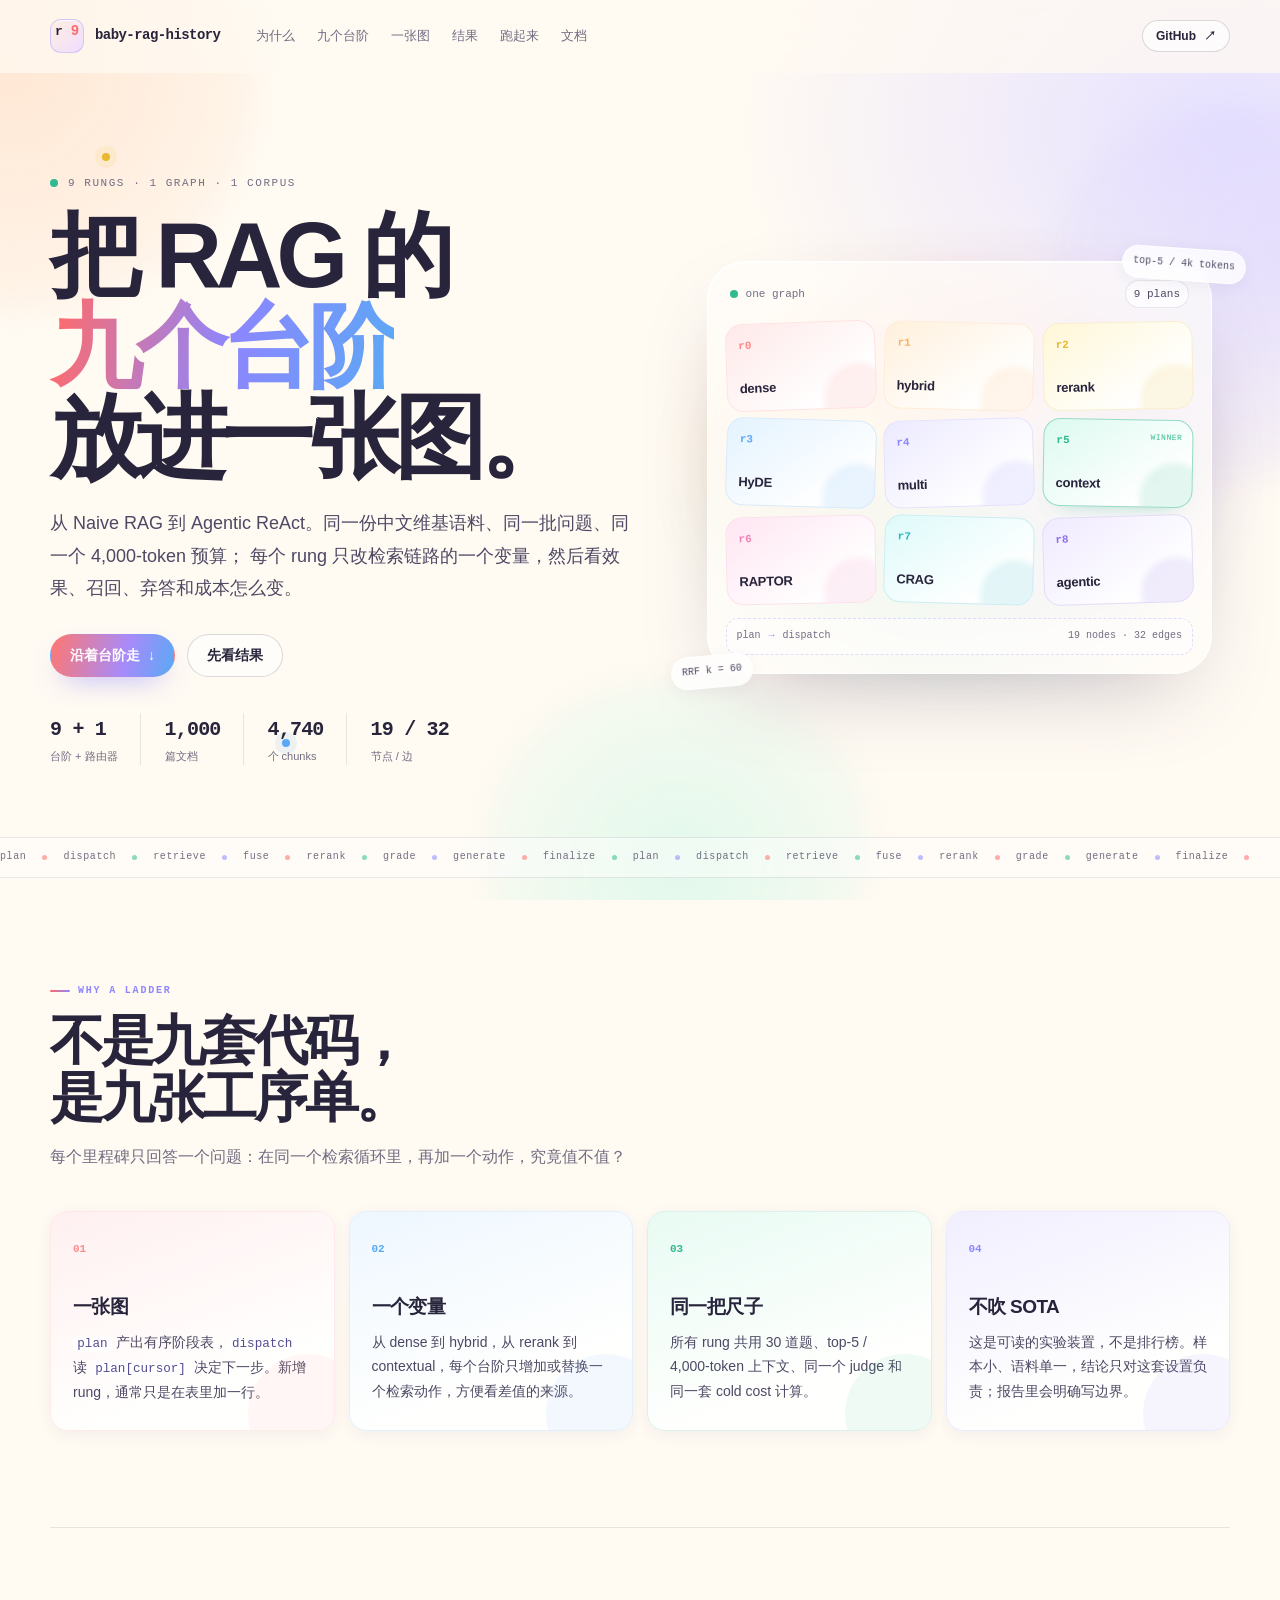
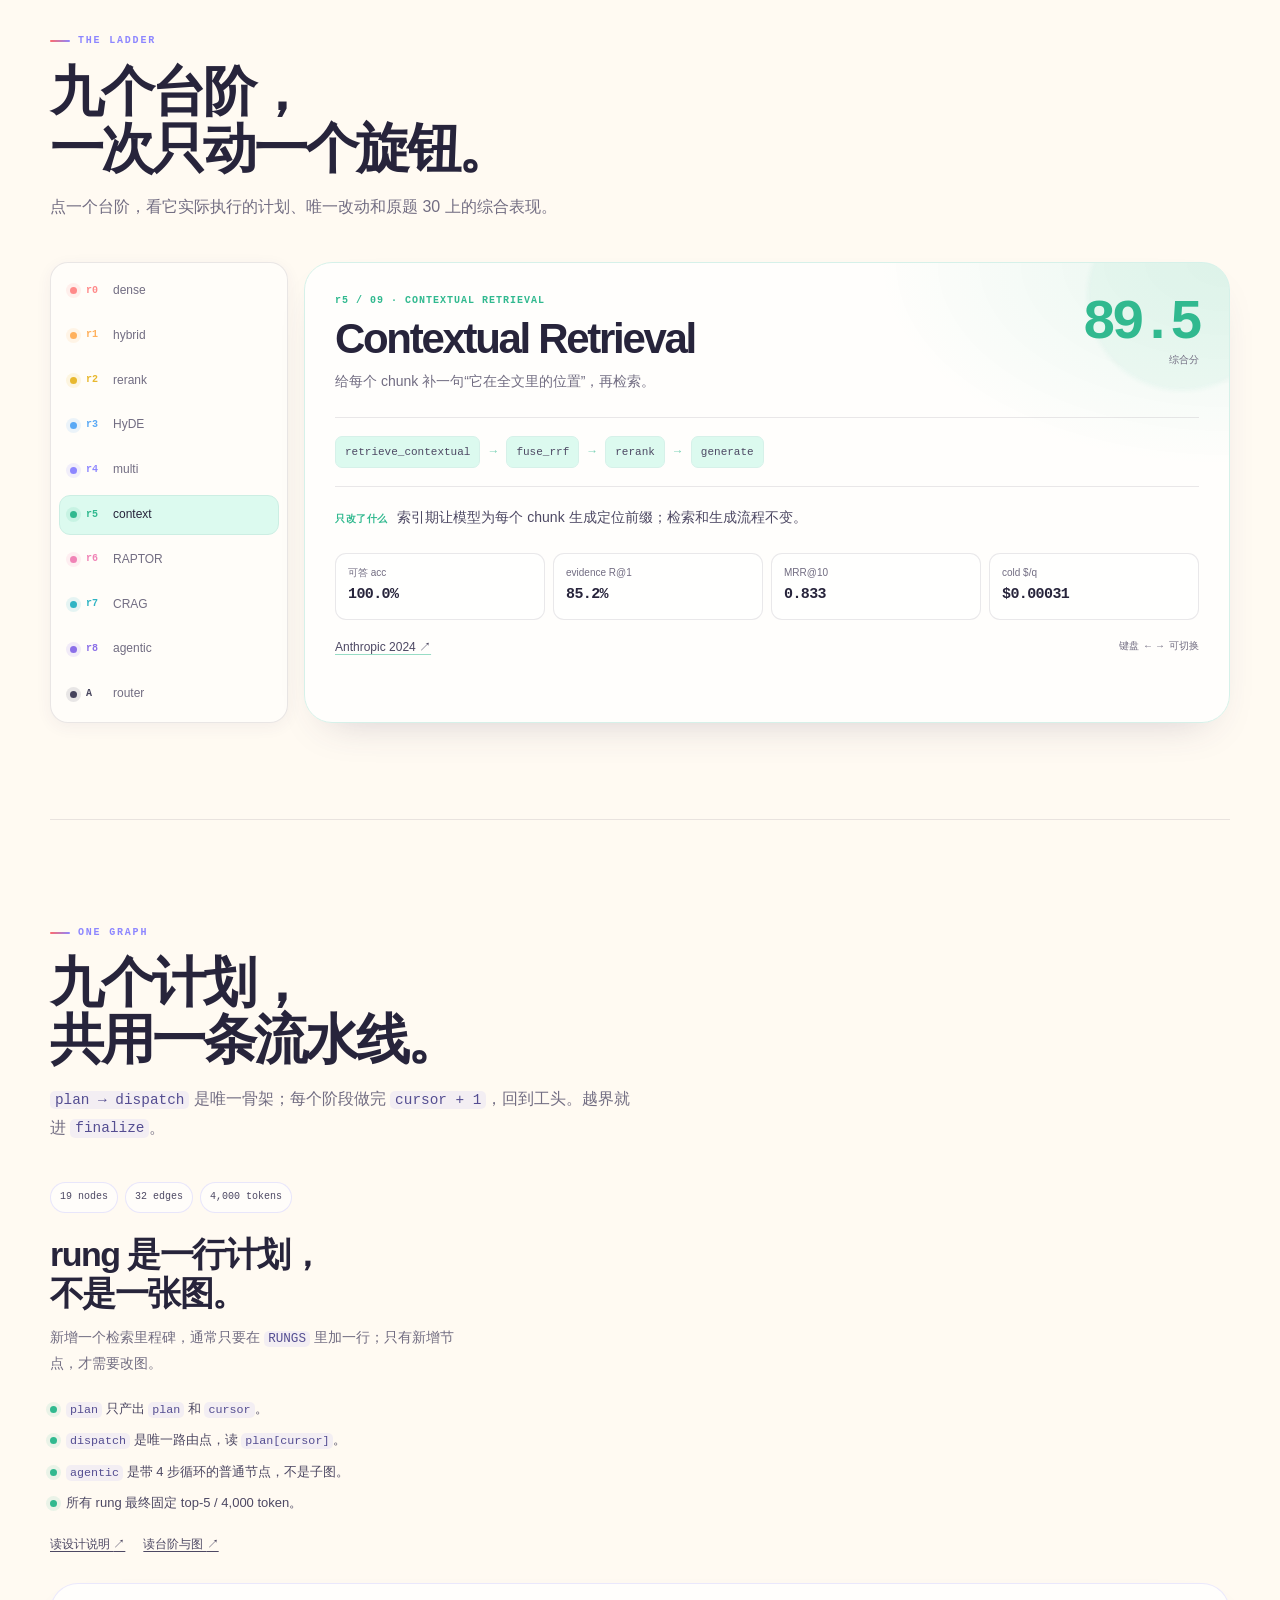
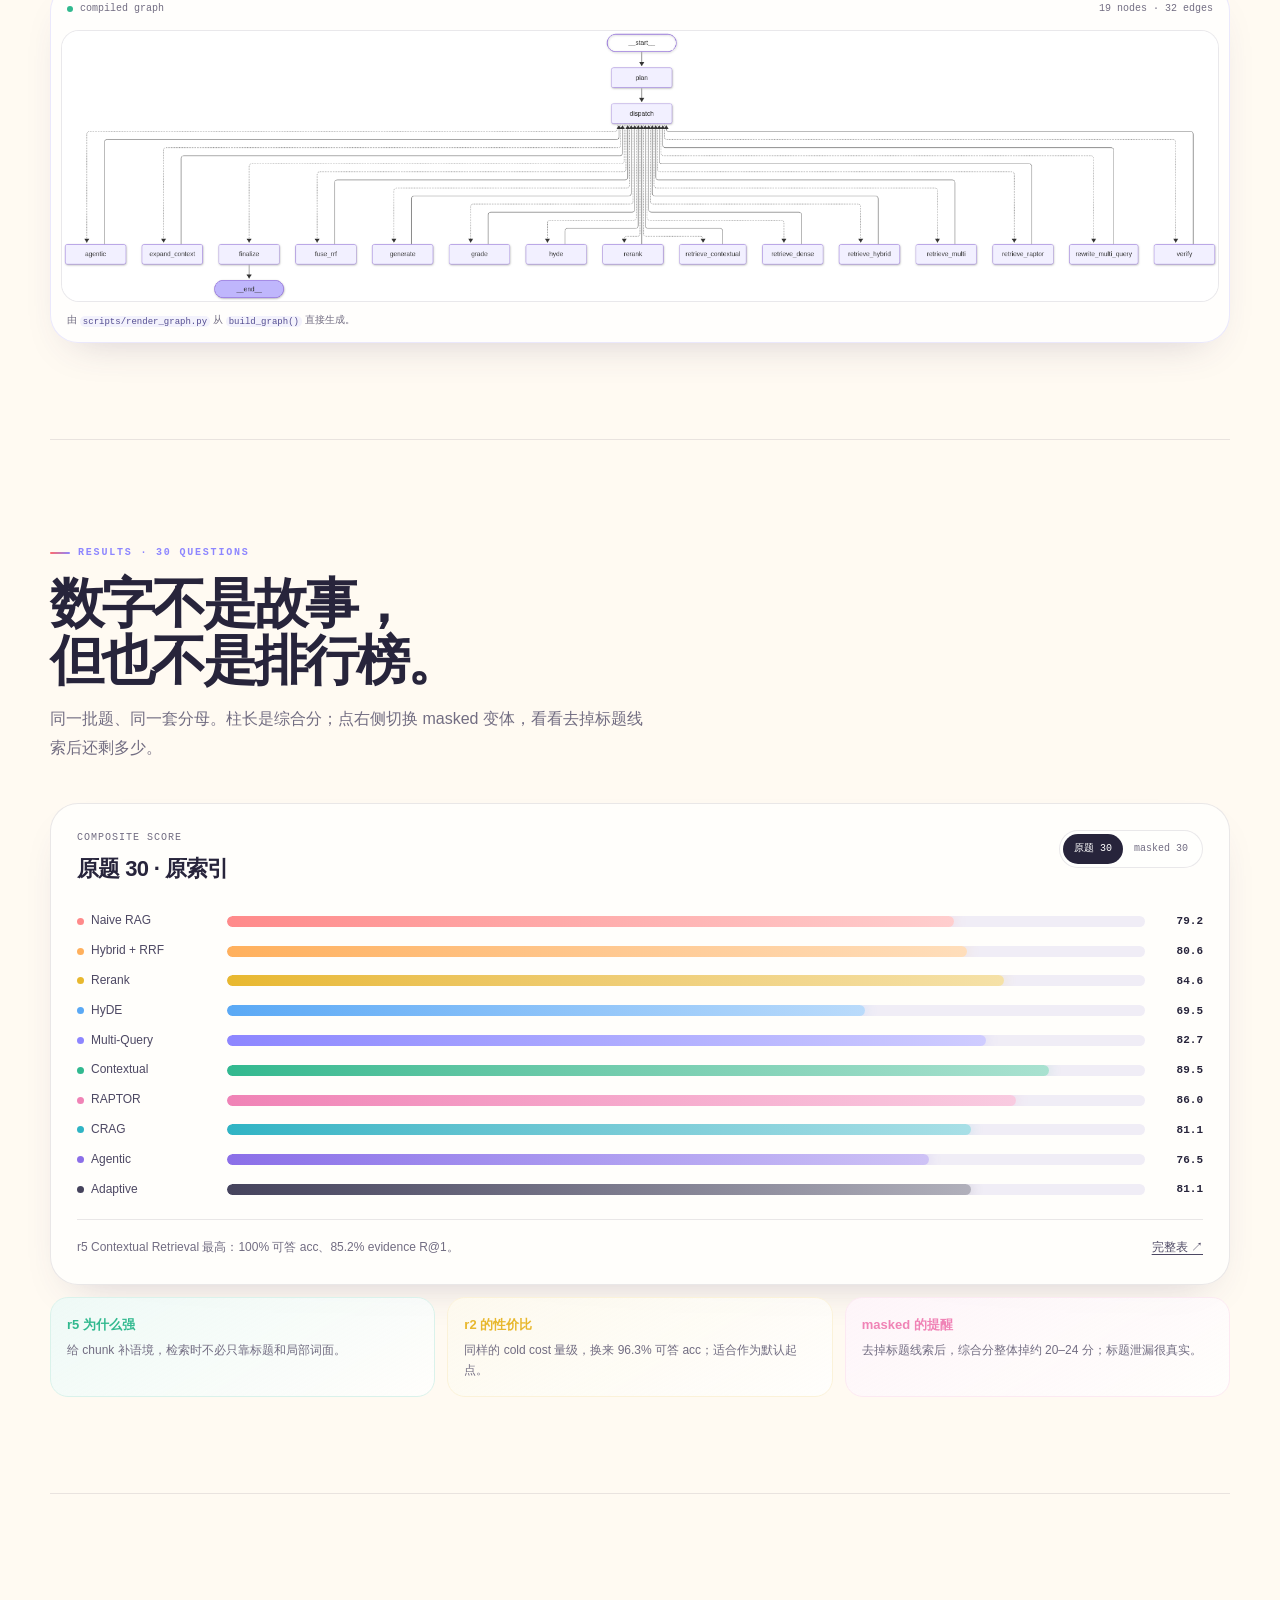
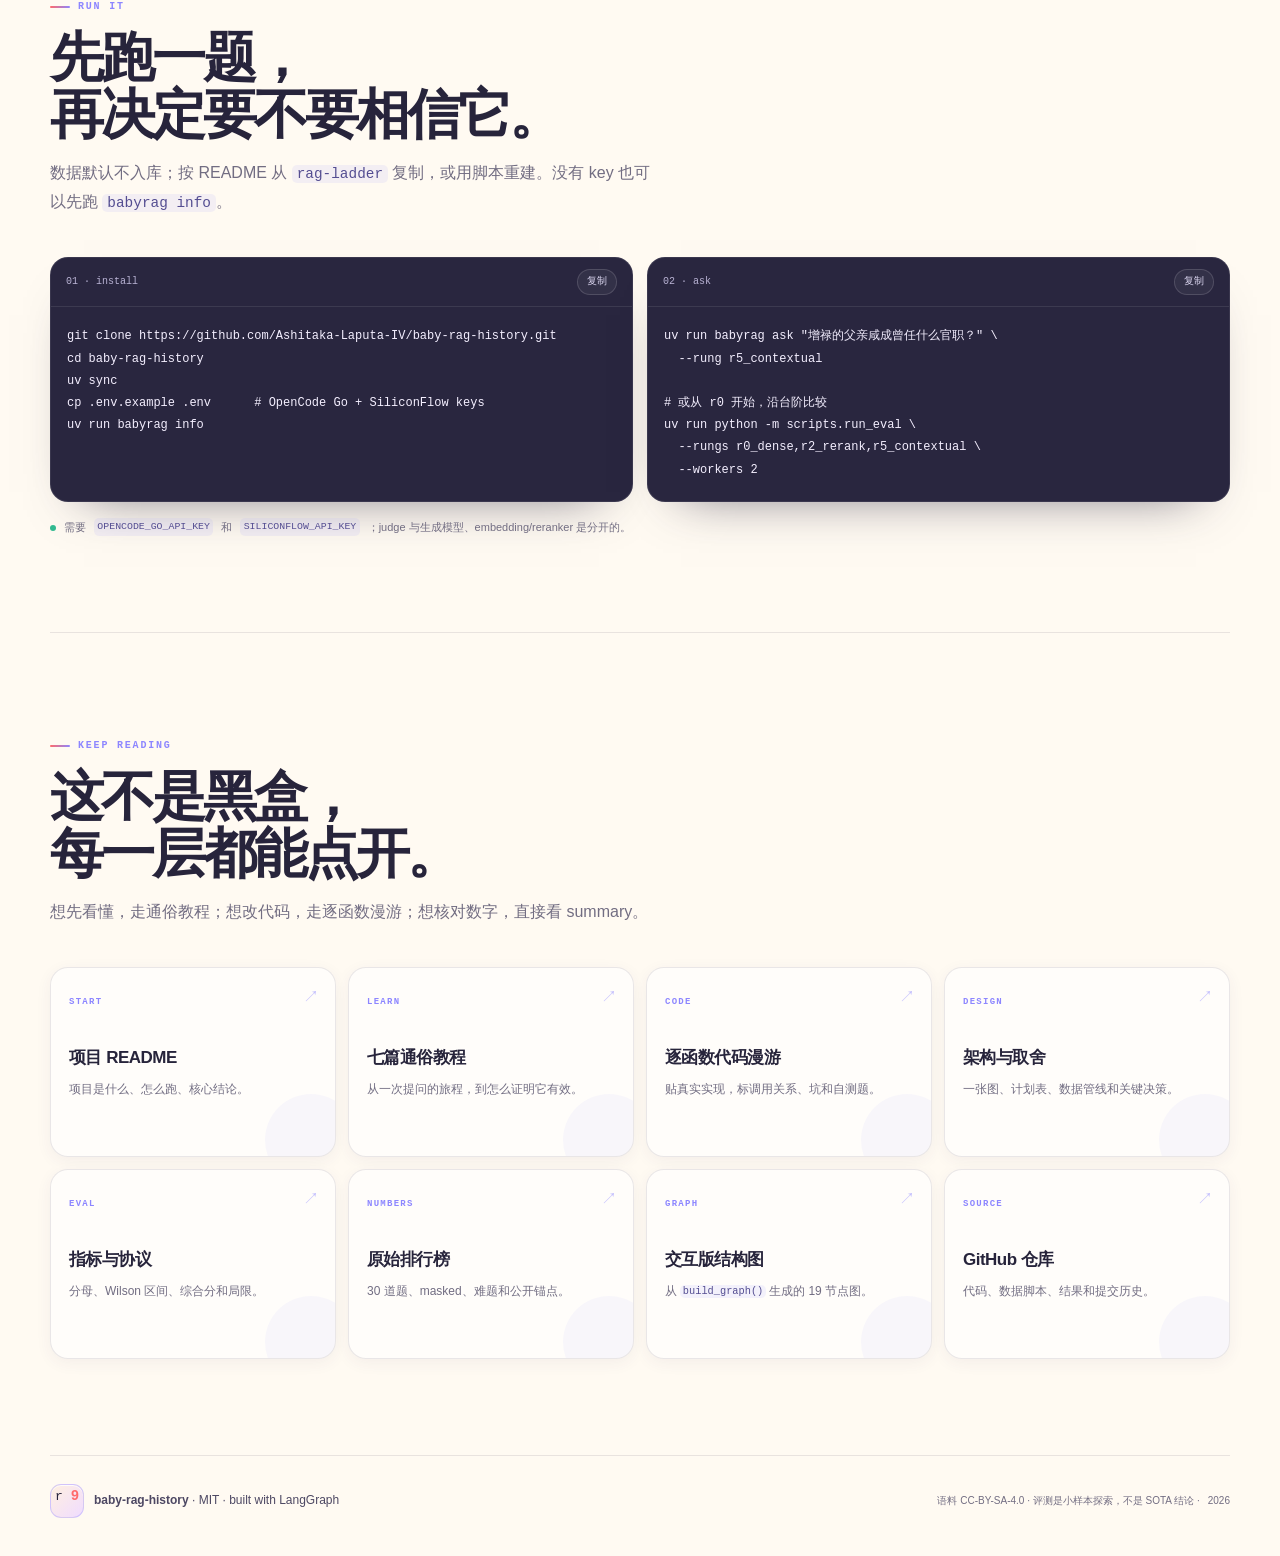
==== site/index.html @ b74eb574 "Add a light, colorful project showcase site Build `site/` as a static, dependency-free single-page s" ====
<!doctype html>
<html lang="zh-CN">
<head>
  <meta charset="utf-8">
  <meta name="viewport" content="width=device-width, initial-scale=1">
  <title>baby-rag-history — 九个 RAG 台阶，一张图</title>
  <meta name="description" content="从 Naive RAG 到 Agentic ReAct：用一张 LangGraph 状态机，把九个 RAG 里程碑跑在同一份中文维基语料上，同时记录效果、召回、弃答和成本。">
  <meta name="theme-color" content="#fff8ef">
  <link rel="canonical" href="https://ashitaka-laputa-iv.github.io/baby-rag-history/">
  <link rel="icon" href="./assets/favicon.svg" type="image/svg+xml">
  <meta property="og:type" content="website">
  <meta property="og:title" content="baby-rag-history — 九个 RAG 台阶，一张图">
  <meta property="og:description" content="九个 RAG 里程碑，共用一张 LangGraph 状态机、同一份中文维基语料和同一个 4,000-token 预算。">
  <meta property="og:url" content="https://ashitaka-laputa-iv.github.io/baby-rag-history/">
  <meta name="twitter:card" content="summary">
  <link rel="stylesheet" href="./styles.css">
  <script>document.documentElement.classList.add("js");</script>
  <script src="./app.js" defer></script>
</head>
<body>
  <a class="skip-link" href="#main">跳到正文</a>
  <div class="scroll-progress" id="scrollProgress" aria-hidden="true"></div>
  <div class="ambient" aria-hidden="true">
    <span class="blob blob-peach"></span>
    <span class="blob blob-lilac"></span>
    <span class="blob blob-mint"></span>
    <span class="spark spark-one"></span>
    <span class="spark spark-two"></span>
    <span class="spark spark-three"></span>
  </div>

  <header class="site-header" id="top">
    <nav class="nav shell" aria-label="主导航">
      <a class="brand" href="#top" aria-label="baby-rag-history 首页">
        <span class="brand-mark" aria-hidden="true"><span>r</span><strong>9</strong></span>
        <span class="brand-word">baby-rag-history</span>
      </a>
      <div class="nav-links">
        <a href="#why">为什么</a>
        <a href="#ladder">九个台阶</a>
        <a href="#atlas">一张图</a>
        <a href="#results">结果</a>
        <a href="#start">跑起来</a>
        <a href="#docs">文档</a>
      </div>
      <div class="nav-actions">
        <a class="btn btn-small btn-ghost" href="https://github.com/Ashitaka-Laputa-IV/baby-rag-history" target="_blank" rel="noreferrer">GitHub <span aria-hidden="true">↗</span></a>
      </div>
    </nav>
  </header>

  <main id="main">
    <section class="hero shell" aria-labelledby="hero-title">
      <div class="hero-copy">
        <p class="eyebrow"><span class="pulse"></span> 9 RUNGS · 1 GRAPH · 1 CORPUS</p>
        <h1 id="hero-title">把 RAG 的<br><span class="gradient-text">九个台阶</span><br>放进一张图。</h1>
        <p class="hero-lede">
          从 Naive RAG 到 Agentic ReAct。同一份中文维基语料、同一批问题、同一个 4,000-token 预算；
          每个 rung 只改检索链路的一个变量，然后看效果、召回、弃答和成本怎么变。
        </p>
        <div class="hero-actions">
          <a class="btn btn-primary" href="#ladder">沿着台阶走 <span aria-hidden="true">↓</span></a>
          <a class="btn btn-ghost" href="#results">先看结果</a>
        </div>
        <ul class="hero-stats" aria-label="项目事实">
          <li><strong>9 + 1</strong><span>台阶 + 路由器</span></li>
          <li><strong>1,000</strong><span>篇文档</span></li>
          <li><strong>4,740</strong><span>个 chunks</span></li>
          <li><strong>19 / 32</strong><span>节点 / 边</span></li>
        </ul>
      </div>

      <div class="hero-visual" aria-label="九个 RAG 台阶">
        <div class="deck-halo" aria-hidden="true"></div>
        <div class="rung-deck">
          <div class="deck-head">
            <span class="deck-label"><span class="live-dot"></span> one graph</span>
            <span class="deck-badge">9 plans</span>
          </div>
          <div class="mini-rungs">
            <a class="mini-rung" data-rung-jump="r0_dense" href="#ladder" style="--accent:#ff8a8a;--soft:#ffe9e9;--tilt:-2deg">
              <span class="mini-num">r0</span><span class="mini-name">dense</span><span class="mini-arrow" aria-hidden="true">↗</span>
            </a>
            <a class="mini-rung" data-rung-jump="r1_hybrid" href="#ladder" style="--accent:#ffb05c;--soft:#fff0dc;--tilt:1.4deg">
              <span class="mini-num">r1</span><span class="mini-name">hybrid</span><span class="mini-arrow" aria-hidden="true">↗</span>
            </a>
            <a class="mini-rung" data-rung-jump="r2_rerank" href="#ladder" style="--accent:#e8b82e;--soft:#fff7d6;--tilt:-1deg">
              <span class="mini-num">r2</span><span class="mini-name">rerank</span><span class="mini-arrow" aria-hidden="true">↗</span>
            </a>
            <a class="mini-rung" data-rung-jump="r3_hyde" href="#ladder" style="--accent:#5aa9f5;--soft:#e3f3ff;--tilt:1.8deg">
              <span class="mini-num">r3</span><span class="mini-name">HyDE</span><span class="mini-arrow" aria-hidden="true">↗</span>
            </a>
            <a class="mini-rung" data-rung-jump="r4_multiquery" href="#ladder" style="--accent:#8d86ff;--soft:#eceaff;--tilt:-1.6deg">
              <span class="mini-num">r4</span><span class="mini-name">multi</span><span class="mini-arrow" aria-hidden="true">↗</span>
            </a>
            <a class="mini-rung is-pick" data-rung-jump="r5_contextual" href="#ladder" style="--accent:#31b98f;--soft:#dcfaef;--tilt:1deg">
              <span class="mini-num">r5</span><span class="mini-name">context</span><span class="mini-arrow" aria-hidden="true">↗</span>
            </a>
            <a class="mini-rung" data-rung-jump="r6_raptor" href="#ladder" style="--accent:#f083b6;--soft:#ffe6f2;--tilt:-1.2deg">
              <span class="mini-num">r6</span><span class="mini-name">RAPTOR</span><span class="mini-arrow" aria-hidden="true">↗</span>
            </a>
            <a class="mini-rung" data-rung-jump="r7_crag" href="#ladder" style="--accent:#2fb4c4;--soft:#defafa;--tilt:1.6deg">
              <span class="mini-num">r7</span><span class="mini-name">CRAG</span><span class="mini-arrow" aria-hidden="true">↗</span>
            </a>
            <a class="mini-rung" data-rung-jump="r8_agentic" href="#ladder" style="--accent:#8b6fe8;--soft:#f0eaff;--tilt:-1.8deg">
              <span class="mini-num">r8</span><span class="mini-name">agentic</span><span class="mini-arrow" aria-hidden="true">↗</span>
            </a>
          </div>
          <a class="deck-foot" href="#atlas"><span>plan</span><span class="foot-arrow">→</span><span>dispatch</span><span class="foot-spacer"></span><span>19 nodes · 32 edges</span></a>
        </div>
        <span class="float-chip chip-top">top-5 / 4k tokens</span>
        <span class="float-chip chip-bottom">RRF k = 60</span>
      </div>
    </section>

    <div class="ticker" aria-hidden="true">
      <div class="ticker-track">
        <span>plan</span><i></i><span>dispatch</span><i></i><span>retrieve</span><i></i><span>fuse</span><i></i><span>rerank</span><i></i><span>grade</span><i></i><span>generate</span><i></i><span>finalize</span><i></i>
        <span>plan</span><i></i><span>dispatch</span><i></i><span>retrieve</span><i></i><span>fuse</span><i></i><span>rerank</span><i></i><span>grade</span><i></i><span>generate</span><i></i><span>finalize</span><i></i>
      </div>
    </div>

    <section class="section shell" id="why">
      <div class="section-head reveal">
        <p class="section-kicker">WHY A LADDER</p>
        <h2>不是九套代码，<br>是九张工序单。</h2>
        <p class="section-lede">每个里程碑只回答一个问题：在同一个检索循环里，再加一个动作，究竟值不值？</p>
      </div>
      <div class="principles">
        <article class="principle-card reveal" style="--accent:#ff8a8a;--soft:#fff0f0">
          <span class="card-index">01</span>
          <h3>一张图</h3>
          <p><code>plan</code> 产出有序阶段表，<code>dispatch</code> 读 <code>plan[cursor]</code> 决定下一步。新增 rung，通常只是在表里加一行。</p>
        </article>
        <article class="principle-card reveal delay-1" style="--accent:#5aa9f5;--soft:#eef7ff">
          <span class="card-index">02</span>
          <h3>一个变量</h3>
          <p>从 dense 到 hybrid，从 rerank 到 contextual，每个台阶只增加或替换一个检索动作，方便看差值的来源。</p>
        </article>
        <article class="principle-card reveal delay-2" style="--accent:#31b98f;--soft:#e8fbf3">
          <span class="card-index">03</span>
          <h3>同一把尺子</h3>
          <p>所有 rung 共用 30 道题、top-5 / 4,000-token 上下文、同一个 judge 和同一套 cold cost 计算。</p>
        </article>
        <article class="principle-card reveal delay-3" style="--accent:#8d86ff;--soft:#f1efff">
          <span class="card-index">04</span>
          <h3>不吹 SOTA</h3>
          <p>这是可读的实验装置，不是排行榜。样本小、语料单一，结论只对这套设置负责；报告里会明确写边界。</p>
        </article>
      </div>
    </section>

    <section class="section shell" id="ladder">
      <div class="section-head reveal">
        <p class="section-kicker">THE LADDER</p>
        <h2>九个台阶，<br>一次只动一个旋钮。</h2>
        <p class="section-lede">点一个台阶，看它实际执行的计划、唯一改动和原题 30 上的综合表现。</p>
      </div>

      <div class="explorer reveal">
        <div class="rung-tabs" role="tablist" aria-label="选择一个 RAG 台阶">
          <button class="rung-tab" type="button" role="tab" aria-selected="false" tabindex="-1" data-rung="r0_dense" style="--accent:#ff8a8a;--soft:#fff0f0"><span class="rung-dot"></span><span class="tab-id">r0</span><span class="tab-name">dense</span></button>
          <button class="rung-tab" type="button" role="tab" aria-selected="false" tabindex="-1" data-rung="r1_hybrid" style="--accent:#ffb05c;--soft:#fff0dc"><span class="rung-dot"></span><span class="tab-id">r1</span><span class="tab-name">hybrid</span></button>
          <button class="rung-tab" type="button" role="tab" aria-selected="false" tabindex="-1" data-rung="r2_rerank" style="--accent:#e8b82e;--soft:#fff7d6"><span class="rung-dot"></span><span class="tab-id">r2</span><span class="tab-name">rerank</span></button>
          <button class="rung-tab" type="button" role="tab" aria-selected="false" tabindex="-1" data-rung="r3_hyde" style="--accent:#5aa9f5;--soft:#e3f3ff"><span class="rung-dot"></span><span class="tab-id">r3</span><span class="tab-name">HyDE</span></button>
          <button class="rung-tab" type="button" role="tab" aria-selected="false" tabindex="-1" data-rung="r4_multiquery" style="--accent:#8d86ff;--soft:#eceaff"><span class="rung-dot"></span><span class="tab-id">r4</span><span class="tab-name">multi</span></button>
          <button class="rung-tab is-active" type="button" role="tab" aria-selected="true" tabindex="0" data-rung="r5_contextual" style="--accent:#31b98f;--soft:#dcfaef"><span class="rung-dot"></span><span class="tab-id">r5</span><span class="tab-name">context</span></button>
          <button class="rung-tab" type="button" role="tab" aria-selected="false" tabindex="-1" data-rung="r6_raptor" style="--accent:#f083b6;--soft:#ffe6f2"><span class="rung-dot"></span><span class="tab-id">r6</span><span class="tab-name">RAPTOR</span></button>
          <button class="rung-tab" type="button" role="tab" aria-selected="false" tabindex="-1" data-rung="r7_crag" style="--accent:#2fb4c4;--soft:#defafa"><span class="rung-dot"></span><span class="tab-id">r7</span><span class="tab-name">CRAG</span></button>
          <button class="rung-tab" type="button" role="tab" aria-selected="false" tabindex="-1" data-rung="r8_agentic" style="--accent:#8b6fe8;--soft:#f0eaff"><span class="rung-dot"></span><span class="tab-id">r8</span><span class="tab-name">agentic</span></button>
          <button class="rung-tab" type="button" role="tab" aria-selected="false" tabindex="-1" data-rung="adaptive" style="--accent:#45435c;--soft:#efeff4"><span class="rung-dot"></span><span class="tab-id">A</span><span class="tab-name">router</span></button>
        </div>

        <article class="rung-panel is-active" id="rung-panel" role="tabpanel" aria-live="polite" style="--accent:#31b98f;--soft:#dcfaef">
          <div class="panel-top">
            <div>
              <p class="panel-index">r5 / 09 · CONTEXTUAL RETRIEVAL</p>
              <h3>Contextual Retrieval</h3>
              <p class="panel-sub">给每个 chunk 补一句“它在全文里的位置”，再检索。</p>
            </div>
            <div class="panel-score"><strong>89.5</strong><span>综合分</span></div>
          </div>
          <div class="panel-plan" aria-label="执行计划">
            <span class="plan-step">retrieve_contextual</span><span class="plan-arrow">→</span><span class="plan-step">fuse_rrf</span><span class="plan-arrow">→</span><span class="plan-step">rerank</span><span class="plan-arrow">→</span><span class="plan-step">generate</span>
          </div>
          <p class="panel-change"><strong>只改了什么</strong> 索引期让模型为每个 chunk 生成定位前缀；检索和生成流程不变。</p>
          <div class="panel-metrics">
            <div><span>可答 acc</span><strong>100.0%</strong></div>
            <div><span>evidence R@1</span><strong>85.2%</strong></div>
            <div><span>MRR@10</span><strong>0.833</strong></div>
            <div><span>cold $/q</span><strong>$0.00031</strong></div>
          </div>
          <div class="panel-foot">
            <a class="text-link" id="panel-paper" href="https://www.anthropic.com/news/contextual-retrieval" target="_blank" rel="noreferrer">Anthropic 2024 <span aria-hidden="true">↗</span></a>
            <span class="panel-hint">键盘 ← → 可切换</span>
          </div>
        </article>
      </div>
    </section>

    <section class="section shell" id="atlas">
      <div class="section-head reveal">
        <p class="section-kicker">ONE GRAPH</p>
        <h2>九个计划，<br>共用一条流水线。</h2>
        <p class="section-lede"><code>plan → dispatch</code> 是唯一骨架；每个阶段做完 <code>cursor + 1</code>，回到工头。越界就进 <code>finalize</code>。</p>
      </div>
      <div class="atlas-grid">
        <div class="atlas-copy reveal">
          <div class="atlas-note">
            <span class="atlas-badge">19 nodes</span>
            <span class="atlas-badge">32 edges</span>
            <span class="atlas-badge">4,000 tokens</span>
          </div>
          <h3>rung 是一行计划，<br>不是一张图。</h3>
          <p>新增一个检索里程碑，通常只要在 <code>RUNGS</code> 里加一行；只有新增节点，才需要改图。</p>
          <ul class="check-list">
            <li><span class="check-dot"></span><span><code>plan</code> 只产出 <code>plan</code> 和 <code>cursor</code>。</span></li>
            <li><span class="check-dot"></span><span><code>dispatch</code> 是唯一路由点，读 <code>plan[cursor]</code>。</span></li>
            <li><span class="check-dot"></span><span><code>agentic</code> 是带 4 步循环的普通节点，不是子图。</span></li>
            <li><span class="check-dot"></span><span>所有 rung 最终固定 top-5 / 4,000 token。</span></li>
          </ul>
          <div class="atlas-links">
            <a class="text-link" href="https://github.com/Ashitaka-Laputa-IV/baby-rag-history/blob/main/docs/design.md" target="_blank" rel="noreferrer">读设计说明 <span aria-hidden="true">↗</span></a>
            <a class="text-link" href="https://github.com/Ashitaka-Laputa-IV/baby-rag-history/blob/main/learn/04-rungs-and-graph.md" target="_blank" rel="noreferrer">读台阶与图 <span aria-hidden="true">↗</span></a>
          </div>
        </div>
        <figure class="graph-card reveal delay-1">
          <div class="graph-head"><span><span class="live-dot"></span> compiled graph</span><span>19 nodes · 32 edges</span></div>
          <a href="./assets/graph.html" target="_blank" rel="noreferrer" aria-label="打开交互版 LangGraph 结构图">
            <img src="./assets/graph.png" alt="LangGraph 编译结构：19 个节点、32 条边" loading="lazy">
            <span class="graph-open">打开交互图 <span aria-hidden="true">↗</span></span>
          </a>
          <figcaption>由 <code>scripts/render_graph.py</code> 从 <code>build_graph()</code> 直接生成。</figcaption>
        </figure>
      </div>
    </section>

    <section class="section shell" id="results">
      <div class="section-head reveal">
        <p class="section-kicker">RESULTS · 30 QUESTIONS</p>
        <h2>数字不是故事，<br>但也不是排行榜。</h2>
        <p class="section-lede">同一批题、同一套分母。柱长是综合分；点右侧切换 masked 变体，看看去掉标题线索后还剩多少。</p>
      </div>
      <div class="results-card reveal">
        <div class="results-head">
          <div>
            <p class="results-label">COMPOSITE SCORE</p>
            <h3 id="resultsTitle">原题 30 · 原索引</h3>
          </div>
          <div class="result-tabs" role="tablist" aria-label="选择结果集">
            <button class="result-tab is-active" type="button" role="tab" aria-selected="true" data-result-tab="original">原题 30</button>
            <button class="result-tab" type="button" role="tab" aria-selected="false" data-result-tab="masked">masked 30</button>
          </div>
        </div>
        <div class="bar-list" id="barList" aria-live="polite"></div>
        <div class="results-foot">
          <span id="resultsNote">r5 Contextual Retrieval 最高：100% 可答 acc、85.2% evidence R@1。</span>
          <a class="text-link" href="https://github.com/Ashitaka-Laputa-IV/baby-rag-history/blob/main/results/leaderboard.md" target="_blank" rel="noreferrer">完整表 <span aria-hidden="true">↗</span></a>
        </div>
      </div>
      <div class="result-notes">
        <article class="mini-note reveal" style="--accent:#31b98f"><strong>r5 为什么强</strong><span>给 chunk 补语境，检索时不必只靠标题和局部词面。</span></article>
        <article class="mini-note reveal delay-1" style="--accent:#e8b82e"><strong>r2 的性价比</strong><span>同样的 cold cost 量级，换来 96.3% 可答 acc；适合作为默认起点。</span></article>
        <article class="mini-note reveal delay-2" style="--accent:#f083b6"><strong>masked 的提醒</strong><span>去掉标题线索后，综合分整体掉约 20–24 分；标题泄漏很真实。</span></article>
      </div>
    </section>

    <section class="section shell" id="start">
      <div class="section-head reveal">
        <p class="section-kicker">RUN IT</p>
        <h2>先跑一题，<br>再决定要不要相信它。</h2>
        <p class="section-lede">数据默认不入库；按 README 从 <code>rag-ladder</code> 复制，或用脚本重建。没有 key 也可以先跑 <code>babyrag info</code>。</p>
      </div>
      <div class="start-grid">
        <div class="code-card reveal">
          <div class="code-head"><span>01 · install</span><button class="copy-btn" type="button" data-copy="code-install"><span class="copy-label">复制</span></button></div>
          <pre><code id="code-install">git clone https://github.com/Ashitaka-Laputa-IV/baby-rag-history.git
cd baby-rag-history
uv sync
cp .env.example .env      # OpenCode Go + SiliconFlow keys
uv run babyrag info</code></pre>
        </div>
        <div class="code-card reveal delay-1">
          <div class="code-head"><span>02 · ask</span><button class="copy-btn" type="button" data-copy="code-ask"><span class="copy-label">复制</span></button></div>
          <pre><code id="code-ask">uv run babyrag ask "增禄的父亲咸成曾任什么官职？" \
  --rung r5_contextual

# 或从 r0 开始，沿台阶比较
uv run python -m scripts.run_eval \
  --rungs r0_dense,r2_rerank,r5_contextual \
  --workers 2</code></pre>
        </div>
      </div>
      <p class="fineprint reveal"><span class="lock-dot"></span> 需要 <code>OPENCODE_GO_API_KEY</code> 和 <code>SILICONFLOW_API_KEY</code>；judge 与生成模型、embedding/reranker 是分开的。</p>
    </section>

    <section class="section shell" id="docs">
      <div class="section-head reveal">
        <p class="section-kicker">KEEP READING</p>
        <h2>这不是黑盒，<br>每一层都能点开。</h2>
        <p class="section-lede">想先看懂，走通俗教程；想改代码，走逐函数漫游；想核对数字，直接看 summary。</p>
      </div>
      <div class="docs-grid">
        <a class="doc-card reveal" href="https://github.com/Ashitaka-Laputa-IV/baby-rag-history/blob/main/README.md" target="_blank" rel="noreferrer"><span class="doc-tag">START</span><h3>项目 README</h3><p>项目是什么、怎么跑、核心结论。</p><span class="doc-arrow">↗</span></a>
        <a class="doc-card reveal delay-1" href="https://github.com/Ashitaka-Laputa-IV/baby-rag-history/blob/main/learn/README.md" target="_blank" rel="noreferrer"><span class="doc-tag">LEARN</span><h3>七篇通俗教程</h3><p>从一次提问的旅程，到怎么证明它有效。</p><span class="doc-arrow">↗</span></a>
        <a class="doc-card reveal delay-2" href="https://github.com/Ashitaka-Laputa-IV/baby-rag-history/blob/feat/rag-ladder/learn/code-walkthrough/README.md" target="_blank" rel="noreferrer"><span class="doc-tag">CODE</span><h3>逐函数代码漫游</h3><p>贴真实实现，标调用关系、坑和自测题。</p><span class="doc-arrow">↗</span></a>
        <a class="doc-card reveal" href="https://github.com/Ashitaka-Laputa-IV/baby-rag-history/blob/main/docs/design.md" target="_blank" rel="noreferrer"><span class="doc-tag">DESIGN</span><h3>架构与取舍</h3><p>一张图、计划表、数据管线和关键决策。</p><span class="doc-arrow">↗</span></a>
        <a class="doc-card reveal delay-1" href="https://github.com/Ashitaka-Laputa-IV/baby-rag-history/blob/main/docs/evaluation.md" target="_blank" rel="noreferrer"><span class="doc-tag">EVAL</span><h3>指标与协议</h3><p>分母、Wilson 区间、综合分和局限。</p><span class="doc-arrow">↗</span></a>
        <a class="doc-card reveal delay-2" href="https://github.com/Ashitaka-Laputa-IV/baby-rag-history/blob/main/results/leaderboard.md" target="_blank" rel="noreferrer"><span class="doc-tag">NUMBERS</span><h3>原始排行榜</h3><p>30 道题、masked、难题和公开锚点。</p><span class="doc-arrow">↗</span></a>
        <a class="doc-card reveal" href="./assets/graph.html" target="_blank" rel="noreferrer"><span class="doc-tag">GRAPH</span><h3>交互版结构图</h3><p>从 <code>build_graph()</code> 生成的 19 节点图。</p><span class="doc-arrow">↗</span></a>
        <a class="doc-card reveal delay-1" href="https://github.com/Ashitaka-Laputa-IV/baby-rag-history" target="_blank" rel="noreferrer"><span class="doc-tag">SOURCE</span><h3>GitHub 仓库</h3><p>代码、数据脚本、结果和提交历史。</p><span class="doc-arrow">↗</span></a>
      </div>
    </section>
  </main>

  <footer class="footer shell">
    <div class="footer-main">
      <span class="brand-mark" aria-hidden="true"><span>r</span><strong>9</strong></span>
      <p><strong>baby-rag-history</strong> · MIT · built with LangGraph</p>
    </div>
    <p class="fineprint">语料 CC-BY-SA-4.0 · 评测是小样本探索，不是 SOTA 结论 · <span id="year">2026</span></p>
  </footer>

  <div id="copy-status" class="sr-only" aria-live="polite"></div>
</body>
</html>
---- site/styles.css ----
:root {
  --paper: #fffaf2;
  --paper-2: #fbf3e9;
  --ink: #27243b;
  --ink-soft: #4d4863;
  --muted: #726d82;
  --line: rgba(39, 36, 59, 0.1);
  --line-strong: rgba(39, 36, 59, 0.17);
  --white: #fffdfb;
  --coral: #ff6b6b;
  --peach: #ffb05c;
  --sun: #e8b82e;
  --sky: #5aa9f5;
  --lilac: #8d86ff;
  --mint: #31b98f;
  --pink: #f083b6;
  --teal: #2fb4c4;
  --shadow-sm: 0 4px 16px rgba(67, 55, 98, 0.06);
  --shadow-md: 0 18px 44px -24px rgba(67, 55, 98, 0.28);
  --shadow-lg: 0 34px 90px -36px rgba(67, 55, 98, 0.36);
  --radius-sm: 10px;
  --radius-md: 18px;
  --radius-lg: 28px;
  --radius-xl: 38px;
  --max: 1180px;
  --sans: "Aptos", "Segoe UI Variable", "PingFang SC", "Hiragino Sans GB",
    "Microsoft YaHei", sans-serif;
  --mono: "Cascadia Code", "SFMono-Regular", "SF Mono", Consolas,
    "Liberation Mono", monospace;
}

*,
*::before,
*::after {
  box-sizing: border-box;
}

html {
  overflow-x: clip;
  scroll-behavior: smooth;
  scroll-padding-top: 92px;
}

body {
  margin: 0;
  min-height: 100vh;
  overflow-x: hidden;
  color: var(--ink);
  background:
    radial-gradient(900px 620px at 6% -8%, #ffe4d0 0%, transparent 62%),
    radial-gradient(820px 580px at 96% 2%, #e6e1ff 0%, transparent 60%),
    radial-gradient(900px 680px at 52% 108%, #dffbEF 0%, transparent 58%),
    var(--paper);
  font-family: var(--sans);
  font-size: 16px;
  line-height: 1.65;
  -webkit-font-smoothing: antialiased;
  text-rendering: optimizeLegibility;
}

body::before {
  content: "";
  position: fixed;
  inset: 0;
  z-index: -2;
  pointer-events: none;
  background-image: radial-gradient(rgba(39, 36, 59, 0.12) 0.65px, transparent 0.65px);
  background-size: 22px 22px;
  mask-image: linear-gradient(to bottom, rgba(0, 0, 0, 0.52), transparent 70%);
}

a {
  color: inherit;
  text-decoration: none;
}

button {
  font: inherit;
}

img,
svg {
  display: block;
  max-width: 100%;
}

code {
  padding: 0.08em 0.34em;
  border-radius: 5px;
  background: rgba(141, 134, 255, 0.1);
  color: #544d91;
  font-family: var(--mono);
  font-size: 0.9em;
}

pre {
  tab-size: 2;
}

pre code {
  padding: 0;
  background: none;
  color: inherit;
  font-size: inherit;
}

::selection {
  background: #ffd8c7;
  color: var(--ink);
}

:focus-visible {
  outline: 2px solid var(--lilac);
  outline-offset: 3px;
  border-radius: 6px;
}

.sr-only {
  position: absolute;
  width: 1px;
  height: 1px;
  padding: 0;
  margin: -1px;
  overflow: hidden;
  clip: rect(0, 0, 0, 0);
  white-space: nowrap;
  border: 0;
}

.skip-link {
  position: fixed;
  top: -90px;
  left: 16px;
  z-index: 100;
  padding: 10px 16px;
  border-radius: 10px;
  background: var(--ink);
  color: var(--white);
  font-weight: 700;
  transition: top 0.18s ease;
}

.skip-link:focus {
  top: 14px;
}

.shell {
  width: min(calc(100% - 48px), var(--max));
  margin-inline: auto;
}

.ambient {
  position: fixed;
  top: 0;
  left: 0;
  width: 100vw;
  height: 100vh;
  z-index: -1;
  overflow: hidden;
  pointer-events: none;
}

.blob {
  position: absolute;
  display: block;
  width: 30vw;
  min-width: 280px;
  aspect-ratio: 1;
  border-radius: 48% 52% 64% 36% / 42% 39% 61% 58%;
  filter: blur(12px);
  opacity: 0.52;
  animation: drift 18s ease-in-out infinite alternate;
}

.blob-peach {
  top: -8%;
  left: -10%;
  background: radial-gradient(circle at 35% 35%, #ffd6b8, rgba(255, 214, 184, 0));
}

.blob-lilac {
  top: 12%;
  right: -12%;
  background: radial-gradient(circle at 60% 40%, #ddd4ff, rgba(221, 212, 255, 0));
  animation-delay: -6s;
}

.blob-mint {
  bottom: -18%;
  left: 38%;
  background: radial-gradient(circle at 50% 50%, #c7f8e6, rgba(199, 248, 230, 0));
  animation-delay: -11s;
}

.spark {
  position: absolute;
  width: 8px;
  height: 8px;
  border-radius: 50%;
  background: var(--sun);
  box-shadow: 0 0 0 7px rgba(232, 184, 46, 0.1);
  animation: twinkle 4.5s ease-in-out infinite;
}

.spark-one {
  top: 17%;
  left: 8%;
}

.spark-two {
  top: 38%;
  right: 7%;
  background: var(--mint);
  box-shadow: 0 0 0 7px rgba(49, 185, 143, 0.1);
  animation-delay: -1.4s;
}

.spark-three {
  bottom: 17%;
  left: 22%;
  background: var(--sky);
  box-shadow: 0 0 0 7px rgba(90, 169, 245, 0.1);
  animation-delay: -2.6s;
}

.scroll-progress {
  position: fixed;
  top: 0;
  left: 0;
  z-index: 90;
  width: 0;
  height: 3px;
  background: linear-gradient(90deg, var(--coral), var(--lilac), var(--mint));
  box-shadow: 0 0 14px rgba(141, 134, 255, 0.45);
}

/* Header */
.site-header {
  position: sticky;
  top: 0;
  z-index: 60;
  border-bottom: 1px solid transparent;
  background: rgba(255, 250, 242, 0.72);
  backdrop-filter: blur(18px);
  -webkit-backdrop-filter: blur(18px);
  transition: border-color 0.2s ease, background 0.2s ease;
}

.site-header.is-scrolled {
  border-bottom-color: var(--line);
  background: rgba(255, 250, 242, 0.9);
}

.nav {
  display: flex;
  align-items: center;
  gap: 26px;
  min-height: 72px;
}

.brand {
  display: inline-flex;
  align-items: center;
  gap: 11px;
  flex: 0 0 auto;
  font-size: 14px;
  font-weight: 750;
  letter-spacing: -0.02em;
}

.brand-mark {
  display: inline-grid;
  grid-template-columns: auto auto;
  place-items: center;
  align-items: baseline;
  width: 34px;
  height: 34px;
  border: 1px solid rgba(141, 134, 255, 0.34);
  border-radius: 11px;
  background: linear-gradient(135deg, #fff0e0, #f0dcff);
  color: var(--ink);
  font-family: var(--mono);
  font-size: 13px;
  box-shadow: inset 0 1px 0 rgba(255, 255, 255, 0.8);
}

.brand-mark strong {
  color: var(--coral);
  font-size: 14px;
}

.brand-word {
  font-family: var(--mono);
  letter-spacing: -0.04em;
}

.nav-links {
  display: flex;
  align-items: center;
  gap: 22px;
  margin-left: 10px;
  color: var(--muted);
  font-size: 13px;
}

.nav-links a {
  position: relative;
  padding: 4px 0;
  transition: color 0.18s ease;
}

.nav-links a::after {
  content: "";
  position: absolute;
  right: 0;
  bottom: 0;
  left: 0;
  height: 2px;
  border-radius: 2px;
  background: linear-gradient(90deg, var(--coral), var(--lilac));
  transform: scaleX(0);
  transform-origin: left;
  transition: transform 0.18s ease;
}

.nav-links a:hover {
  color: var(--ink);
}

.nav-links a:hover::after {
  transform: scaleX(1);
}

.nav-actions {
  display: flex;
  align-items: center;
  gap: 10px;
  margin-left: auto;
}

/* Buttons */
.btn {
  display: inline-flex;
  align-items: center;
  justify-content: center;
  gap: 8px;
  padding: 12px 19px;
  border: 1px solid transparent;
  border-radius: 999px;
  font-size: 14px;
  font-weight: 700;
  line-height: 1.2;
  cursor: pointer;
  transition: transform 0.18s ease, box-shadow 0.18s ease, background 0.18s ease,
    border-color 0.18s ease;
}

.btn:hover {
  transform: translateY(-2px);
}

.btn-primary {
  background: linear-gradient(105deg, #ff776f, #a78bfa 60%, #5aa9f5);
  color: #fff;
  box-shadow: 0 12px 28px -14px rgba(141, 134, 255, 0.85);
}

.btn-primary:hover {
  box-shadow: 0 16px 36px -14px rgba(141, 134, 255, 0.95);
}

.btn-ghost {
  border-color: var(--line-strong);
  background: rgba(255, 255, 255, 0.62);
  color: var(--ink);
}

.btn-ghost:hover {
  border-color: rgba(141, 134, 255, 0.55);
  background: #fff;
}

.btn-small {
  padding: 8px 13px;
  font-size: 12px;
}

/* Hero */
.hero {
  display: grid;
  grid-template-columns: minmax(0, 1.04fr) minmax(0, 0.96fr);
  gap: 52px;
  align-items: center;
  padding: 96px 0 72px;
}

.eyebrow {
  display: inline-flex;
  align-items: center;
  gap: 10px;
  margin: 0 0 18px;
  color: var(--muted);
  font-family: var(--mono);
  font-size: 11px;
  letter-spacing: 0.14em;
}

.pulse,
.live-dot {
  display: inline-block;
  width: 8px;
  height: 8px;
  border-radius: 50%;
  background: var(--mint);
  box-shadow: 0 0 0 0 rgba(49, 185, 143, 0.38);
  animation: pulse 2.5s infinite;
}

h1 {
  margin: 0 0 24px;
  font-size: clamp(48px, 7.2vw, 92px);
  font-weight: 820;
  line-height: 0.99;
  letter-spacing: -0.065em;
  text-wrap: balance;
}

.gradient-text {
  background: linear-gradient(100deg, var(--coral) 2%, var(--lilac) 52%, var(--sky));
  -webkit-background-clip: text;
  background-clip: text;
  color: transparent;
}

.hero-lede {
  max-width: 62ch;
  margin: 0;
  color: var(--ink-soft);
  font-size: clamp(16px, 1.6vw, 18px);
  line-height: 1.8;
  text-wrap: pretty;
}

.hero-actions {
  display: flex;
  flex-wrap: wrap;
  gap: 12px;
  margin: 30px 0 0;
}

.hero-stats {
  display: flex;
  flex-wrap: wrap;
  gap: 12px 24px;
  padding: 0;
  margin: 36px 0 0;
  list-style: none;
}

.hero-stats li {
  display: flex;
  flex-direction: column;
  gap: 1px;
  min-width: 76px;
  padding-right: 22px;
  border-right: 1px solid var(--line);
}

.hero-stats li:last-child {
  padding-right: 0;
  border-right: 0;
}

.hero-stats strong {
  color: var(--ink);
  font-family: var(--mono);
  font-size: 20px;
  font-weight: 750;
  letter-spacing: -0.04em;
}

.hero-stats span {
  color: var(--muted);
  font-size: 11px;
}

/* Hero rung deck */
.hero-visual {
  position: relative;
  min-width: 0;
  padding: 18px;
}

.deck-halo {
  position: absolute;
  inset: 8% 4%;
  border-radius: 48%;
  background: conic-gradient(from 20deg, rgba(255, 138, 138, 0.22), rgba(141, 134, 255, 0.2), rgba(49, 185, 143, 0.22), rgba(255, 176, 92, 0.2), rgba(255, 138, 138, 0.22));
  filter: blur(32px);
  opacity: 0.85;
  animation: spin 28s linear infinite;
}

.rung-deck {
  position: relative;
  z-index: 1;
  padding: 18px;
  border: 1px solid rgba(255, 255, 255, 0.9);
  border-radius: var(--radius-xl);
  background: rgba(255, 253, 250, 0.66);
  box-shadow: var(--shadow-lg), inset 0 1px 0 #fff;
  backdrop-filter: blur(18px);
  -webkit-backdrop-filter: blur(18px);
  animation: bob 9s ease-in-out infinite;
}

.deck-head,
.deck-foot {
  display: flex;
  align-items: center;
  gap: 8px;
}

.deck-head {
  justify-content: space-between;
  padding: 0 4px 14px;
  color: var(--muted);
  font-family: var(--mono);
  font-size: 11px;
}

.deck-label {
  display: inline-flex;
  align-items: center;
  gap: 8px;
}

.deck-badge {
  padding: 4px 8px;
  border: 1px solid var(--line);
  border-radius: 999px;
  background: rgba(255, 255, 255, 0.72);
  color: var(--ink-soft);
}

.mini-rungs {
  display: grid;
  grid-template-columns: repeat(3, minmax(0, 1fr));
  gap: 9px;
}

.mini-rung {
  position: relative;
  display: flex;
  min-height: 88px;
  flex-direction: column;
  justify-content: space-between;
  padding: 12px;
  overflow: hidden;
  border: 1px solid color-mix(in srgb, var(--accent) 24%, white);
  border-radius: 17px;
  background: linear-gradient(145deg, var(--soft), #fff 78%);
  color: var(--ink);
  transform: rotate(var(--tilt));
  transition: transform 0.2s ease, box-shadow 0.2s ease, border-color 0.2s ease;
}

.mini-rung::after {
  content: "";
  position: absolute;
  right: -20px;
  bottom: -28px;
  width: 72px;
  height: 72px;
  border-radius: 50%;
  background: var(--accent);
  opacity: 0.13;
  filter: blur(3px);
}

.mini-rung:hover {
  border-color: color-mix(in srgb, var(--accent) 55%, white);
  box-shadow: 0 14px 30px -20px color-mix(in srgb, var(--accent) 70%, transparent);
  transform: translateY(-4px) rotate(0deg);
}

.mini-rung.is-pick {
  border-color: color-mix(in srgb, var(--accent) 52%, white);
  box-shadow: 0 10px 22px -18px color-mix(in srgb, var(--accent) 80%, transparent);
}

.mini-rung.is-pick::before {
  content: "winner";
  position: absolute;
  top: 10px;
  right: 10px;
  color: var(--accent);
  font-family: var(--mono);
  font-size: 8px;
  letter-spacing: 0.06em;
  text-transform: uppercase;
}

.mini-rung.is-pick .mini-arrow {
  top: auto;
  bottom: 10px;
}

.mini-num {
  color: var(--accent);
  font-family: var(--mono);
  font-size: 11px;
  font-weight: 750;
}

.mini-name {
  position: relative;
  z-index: 1;
  font-size: 13px;
  font-weight: 750;
  letter-spacing: -0.02em;
}

.mini-arrow {
  position: absolute;
  top: 12px;
  right: 12px;
  color: var(--accent);
  font-size: 12px;
  opacity: 0;
  transform: translate(-2px, 2px);
  transition: opacity 0.18s ease, transform 0.18s ease;
}

.mini-rung:hover .mini-arrow {
  opacity: 1;
  transform: translate(0, 0);
}

.deck-foot {
  margin-top: 14px;
  padding: 9px 10px;
  border: 1px dashed rgba(141, 134, 255, 0.28);
  border-radius: 12px;
  background: rgba(255, 255, 255, 0.5);
  color: var(--muted);
  font-family: var(--mono);
  font-size: 10px;
  transition: border-color 0.18s ease, color 0.18s ease;
}

.deck-foot:hover {
  border-color: rgba(141, 134, 255, 0.6);
  color: var(--ink);
}

.foot-arrow {
  color: var(--lilac);
}

.foot-spacer {
  flex: 1;
}

.float-chip {
  position: absolute;
  z-index: 2;
  padding: 7px 10px;
  border: 1px solid rgba(255, 255, 255, 0.8);
  border-radius: 999px;
  background: rgba(255, 255, 255, 0.78);
  box-shadow: var(--shadow-sm);
  color: var(--ink-soft);
  font-family: var(--mono);
  font-size: 10px;
  backdrop-filter: blur(10px);
  animation: bob 7s ease-in-out infinite;
}

.chip-top {
  top: 5px;
  right: -16px;
  transform: rotate(4deg);
}

.chip-bottom {
  bottom: 4px;
  left: -18px;
  transform: rotate(-5deg);
  animation-delay: -2s;
}

/* Ticker */
.ticker {
  overflow: hidden;
  border-top: 1px solid var(--line);
  border-bottom: 1px solid var(--line);
  background: rgba(255, 255, 255, 0.42);
}

.ticker-track {
  display: flex;
  align-items: center;
  gap: 16px;
  width: max-content;
  padding: 11px 0;
  color: var(--muted);
  font-family: var(--mono);
  font-size: 10px;
  letter-spacing: 0.06em;
  animation: marquee 34s linear infinite;
}

.ticker-track span {
  white-space: nowrap;
}

.ticker-track i {
  width: 5px;
  height: 5px;
  border-radius: 50%;
  background: var(--lilac);
  opacity: 0.55;
}

.ticker-track i:nth-of-type(3n + 1) {
  background: var(--coral);
}

.ticker-track i:nth-of-type(3n + 2) {
  background: var(--mint);
}

/* Sections */
.section {
  padding: 96px 0;
}

.section + .section {
  border-top: 1px solid var(--line);
}

.section-head {
  max-width: 760px;
  margin-bottom: 40px;
}

.section-kicker {
  display: inline-flex;
  align-items: center;
  gap: 8px;
  margin: 0 0 13px;
  color: var(--lilac);
  font-family: var(--mono);
  font-size: 10px;
  font-weight: 700;
  letter-spacing: 0.18em;
}

.section-kicker::before {
  content: "";
  width: 20px;
  height: 2px;
  border-radius: 2px;
  background: linear-gradient(90deg, var(--coral), var(--lilac));
}

h2 {
  margin: 0 0 16px;
  font-size: clamp(34px, 4.8vw, 54px);
  font-weight: 800;
  line-height: 1.06;
  letter-spacing: -0.055em;
  text-wrap: balance;
}

.section-lede {
  max-width: 68ch;
  margin: 0;
  color: var(--muted);
  font-size: 16px;
  line-height: 1.8;
  text-wrap: pretty;
}

/* Principle cards */
.principles {
  display: grid;
  grid-template-columns: repeat(4, minmax(0, 1fr));
  gap: 14px;
}

.principle-card {
  position: relative;
  min-height: 220px;
  padding: 22px;
  overflow: hidden;
  border: 1px solid color-mix(in srgb, var(--accent) 18%, white);
  border-radius: var(--radius-md);
  background: linear-gradient(160deg, var(--soft), rgba(255, 255, 255, 0.86) 72%);
  box-shadow: var(--shadow-sm);
  transition: transform 0.2s ease, box-shadow 0.2s ease;
}

.principle-card::after {
  content: "";
  position: absolute;
  right: -34px;
  bottom: -44px;
  width: 120px;
  height: 120px;
  border-radius: 50%;
  background: var(--accent);
  opacity: 0.08;
}

.principle-card:hover {
  transform: translateY(-4px);
  box-shadow: var(--shadow-md);
}

.card-index {
  display: inline-block;
  margin-bottom: 32px;
  color: var(--accent);
  font-family: var(--mono);
  font-size: 11px;
  font-weight: 750;
}

.principle-card h3 {
  margin: 0 0 8px;
  font-size: 19px;
  letter-spacing: -0.03em;
}

.principle-card p {
  margin: 0;
  color: var(--ink-soft);
  font-size: 14px;
  line-height: 1.75;
}

.principle-card code {
  background: rgba(255, 255, 255, 0.65);
}

/* Explorer */
.explorer {
  display: grid;
  grid-template-columns: 238px minmax(0, 1fr);
  gap: 16px;
  align-items: stretch;
}

.rung-tabs {
  display: flex;
  flex-direction: column;
  gap: 5px;
  padding: 8px;
  border: 1px solid var(--line);
  border-radius: var(--radius-md);
  background: rgba(255, 255, 255, 0.52);
  box-shadow: var(--shadow-sm);
}

.rung-tab {
  display: flex;
  align-items: center;
  gap: 9px;
  width: 100%;
  padding: 9px 10px;
  border: 1px solid transparent;
  border-radius: 11px;
  background: transparent;
  color: var(--muted);
  font-size: 12px;
  text-align: left;
  cursor: pointer;
  transition: background 0.16s ease, border-color 0.16s ease, color 0.16s ease,
    transform 0.16s ease;
}

.rung-tab:hover {
  color: var(--ink);
  transform: translateX(2px);
}

.rung-tab.is-active {
  border-color: color-mix(in srgb, var(--accent) 25%, white);
  background: var(--soft);
  color: var(--ink);
}

.rung-dot {
  width: 7px;
  height: 7px;
  flex: 0 0 auto;
  border-radius: 50%;
  background: var(--accent);
  box-shadow: 0 0 0 4px color-mix(in srgb, var(--accent) 12%, transparent);
}

.tab-id {
  width: 18px;
  color: var(--accent);
  font-family: var(--mono);
  font-size: 10px;
  font-weight: 750;
}

.tab-name {
  overflow: hidden;
  text-overflow: ellipsis;
  white-space: nowrap;
}

.rung-panel {
  position: relative;
  min-width: 0;
  padding: 30px;
  overflow: hidden;
  border: 1px solid color-mix(in srgb, var(--accent) 20%, white);
  border-radius: var(--radius-lg);
  background:
    radial-gradient(520px 300px at 100% 0%, color-mix(in srgb, var(--accent) 12%, transparent), transparent 68%),
    rgba(255, 255, 255, 0.72);
  box-shadow: var(--shadow-md);
  transition: border-color 0.2s ease, background 0.2s ease;
}

.rung-panel::after {
  content: "";
  position: absolute;
  top: -62px;
  right: -48px;
  width: 190px;
  height: 190px;
  border-radius: 50%;
  background: var(--accent);
  opacity: 0.06;
  filter: blur(2px);
}

.panel-top {
  position: relative;
  z-index: 1;
  display: flex;
  align-items: flex-start;
  justify-content: space-between;
  gap: 20px;
}

.panel-index {
  margin: 0 0 8px;
  color: var(--accent);
  font-family: var(--mono);
  font-size: 10px;
  font-weight: 700;
  letter-spacing: 0.1em;
}

.rung-panel h3 {
  margin: 0;
  font-size: clamp(28px, 4vw, 42px);
  line-height: 1.04;
  letter-spacing: -0.055em;
}

.panel-sub {
  max-width: 55ch;
  margin: 9px 0 0;
  color: var(--muted);
  font-size: 14px;
}

.panel-score {
  display: flex;
  flex: 0 0 auto;
  flex-direction: column;
  align-items: flex-end;
  gap: 1px;
  padding-top: 2px;
}

.panel-score strong {
  color: var(--accent);
  font-family: var(--mono);
  font-size: clamp(36px, 5vw, 56px);
  line-height: 1;
  letter-spacing: -0.08em;
}

.panel-score span {
  color: var(--muted);
  font-size: 10px;
}

.panel-plan {
  display: flex;
  flex-wrap: wrap;
  align-items: center;
  gap: 7px;
  padding: 18px 0;
  margin: 24px 0 18px;
  border-top: 1px solid var(--line);
  border-bottom: 1px solid var(--line);
}

.plan-step {
  padding: 6px 9px;
  border: 1px solid color-mix(in srgb, var(--accent) 20%, white);
  border-radius: 7px;
  background: var(--soft);
  color: var(--ink-soft);
  font-family: var(--mono);
  font-size: 11px;
  white-space: nowrap;
}

.plan-arrow {
  color: var(--accent);
  font-size: 12px;
  opacity: 0.65;
}

.panel-change {
  max-width: 66ch;
  margin: 0 0 22px;
  color: var(--ink-soft);
  font-size: 14px;
  line-height: 1.8;
}

.panel-change strong {
  display: inline-block;
  margin-right: 6px;
  color: var(--accent);
  font-family: var(--mono);
  font-size: 10px;
  letter-spacing: 0.05em;
}

.panel-metrics {
  display: grid;
  grid-template-columns: repeat(4, minmax(0, 1fr));
  gap: 8px;
}

.panel-metrics div {
  padding: 11px 12px;
  border: 1px solid var(--line);
  border-radius: 11px;
  background: rgba(255, 255, 255, 0.62);
}

.panel-metrics span,
.panel-metrics strong {
  display: block;
}

.panel-metrics span {
  color: var(--muted);
  font-size: 10px;
}

.panel-metrics strong {
  margin-top: 2px;
  color: var(--ink);
  font-family: var(--mono);
  font-size: 15px;
  letter-spacing: -0.04em;
}

.panel-foot {
  display: flex;
  align-items: center;
  justify-content: space-between;
  gap: 12px;
  padding-top: 18px;
}

.panel-hint {
  color: var(--muted);
  font-family: var(--mono);
  font-size: 10px;
}

.text-link {
  color: var(--ink-soft);
  font-size: 12px;
  text-decoration: underline;
  text-decoration-color: color-mix(in srgb, var(--accent) 50%, transparent);
  text-underline-offset: 3px;
  transition: color 0.16s ease, text-decoration-color 0.16s ease;
}

.text-link:hover {
  color: var(--ink);
  text-decoration-color: var(--accent);
}

/* Atlas */
.atlas-grid {
  display: grid;
  grid-template-columns: 1fr;
  gap: 28px;
  align-items: start;
}

.atlas-copy {
  max-width: 760px;
}

.atlas-note {
  display: flex;
  flex-wrap: wrap;
  gap: 7px;
  margin-bottom: 22px;
}

.atlas-badge {
  padding: 6px 9px;
  border: 1px solid rgba(141, 134, 255, 0.2);
  border-radius: 999px;
  background: rgba(255, 255, 255, 0.62);
  color: var(--ink-soft);
  font-family: var(--mono);
  font-size: 10px;
}

.atlas-copy h3 {
  margin: 0 0 12px;
  font-size: clamp(24px, 3vw, 34px);
  line-height: 1.15;
  letter-spacing: -0.045em;
}

.atlas-copy > p {
  max-width: 54ch;
  margin: 0;
  color: var(--muted);
  font-size: 14px;
  line-height: 1.8;
}

.check-list {
  display: grid;
  gap: 9px;
  padding: 0;
  margin: 22px 0;
  list-style: none;
}

.check-list li {
  display: flex;
  gap: 9px;
  align-items: flex-start;
  color: var(--ink-soft);
  font-size: 13px;
}

.check-dot {
  width: 7px;
  height: 7px;
  flex: 0 0 auto;
  margin-top: 8px;
  border-radius: 50%;
  background: var(--mint);
  box-shadow: 0 0 0 4px rgba(49, 185, 143, 0.1);
}

.atlas-links {
  display: flex;
  flex-wrap: wrap;
  gap: 18px;
}

.graph-card {
  position: relative;
  padding: 10px;
  margin: 0;
  border: 1px solid rgba(141, 134, 255, 0.18);
  border-radius: var(--radius-lg);
  background: rgba(255, 255, 255, 0.72);
  box-shadow: var(--shadow-md);
}

.graph-head {
  display: flex;
  align-items: center;
  justify-content: space-between;
  gap: 12px;
  padding: 7px 6px 12px;
  color: var(--muted);
  font-family: var(--mono);
  font-size: 10px;
}

.graph-head span:first-child {
  display: inline-flex;
  align-items: center;
  gap: 7px;
}

.graph-head .live-dot {
  width: 6px;
  height: 6px;
}

.graph-card > a {
  position: relative;
  display: block;
  overflow: hidden;
  border: 1px solid var(--line);
  border-radius: 18px;
  background: #fff;
}

.graph-card img {
  width: 100%;
  height: auto;
  transition: transform 0.35s ease;
}

.graph-card > a:hover img {
  transform: scale(1.012);
}

.graph-open {
  position: absolute;
  right: 10px;
  bottom: 10px;
  padding: 7px 10px;
  border: 1px solid rgba(255, 255, 255, 0.7);
  border-radius: 999px;
  background: rgba(39, 36, 59, 0.82);
  color: #fff;
  font-family: var(--mono);
  font-size: 10px;
  opacity: 0;
  transform: translateY(4px);
  transition: opacity 0.2s ease, transform 0.2s ease;
  backdrop-filter: blur(8px);
}

.graph-card > a:hover .graph-open {
  opacity: 1;
  transform: translateY(0);
}

.graph-card figcaption {
  padding: 10px 6px 3px;
  color: var(--muted);
  font-size: 10px;
}

/* Results */
.results-card {
  padding: 26px;
  border: 1px solid var(--line);
  border-radius: var(--radius-lg);
  background: rgba(255, 255, 255, 0.68);
  box-shadow: var(--shadow-md);
}

.results-head {
  display: flex;
  align-items: flex-start;
  justify-content: space-between;
  gap: 20px;
  margin-bottom: 24px;
}

.results-label {
  margin: 0 0 5px;
  color: var(--muted);
  font-family: var(--mono);
  font-size: 10px;
  letter-spacing: 0.1em;
}

.results-head h3 {
  margin: 0;
  font-size: 22px;
  letter-spacing: -0.03em;
}

.result-tabs {
  display: inline-flex;
  flex: 0 0 auto;
  padding: 3px;
  border: 1px solid var(--line);
  border-radius: 999px;
  background: rgba(255, 255, 255, 0.55);
}

.result-tab {
  padding: 7px 11px;
  border: 0;
  border-radius: 999px;
  background: transparent;
  color: var(--muted);
  font-family: var(--mono);
  font-size: 10px;
  cursor: pointer;
  transition: background 0.16s ease, color 0.16s ease;
}

.result-tab.is-active {
  background: var(--ink);
  color: #fff;
}

.bar-list {
  display: grid;
  gap: 10px;
}

.bar-row {
  display: grid;
  grid-template-columns: 138px minmax(0, 1fr) 46px;
  gap: 12px;
  align-items: center;
}

.bar-meta {
  display: flex;
  align-items: center;
  gap: 7px;
  min-width: 0;
  color: var(--ink-soft);
  font-size: 12px;
}

.bar-meta span:last-of-type {
  overflow: hidden;
  text-overflow: ellipsis;
  white-space: nowrap;
}

.bar-dot {
  width: 7px;
  height: 7px;
  flex: 0 0 auto;
  border-radius: 50%;
  background: var(--accent);
}

.bar-track {
  height: 11px;
  overflow: hidden;
  border-radius: 999px;
  background: #f0edf6;
}

.bar-fill {
  width: 0;
  height: 100%;
  border-radius: inherit;
  background: linear-gradient(90deg, var(--accent), color-mix(in srgb, var(--accent) 42%, white));
  box-shadow: 0 0 14px color-mix(in srgb, var(--accent) 24%, transparent);
  transition: width 0.65s cubic-bezier(0.22, 1, 0.36, 1);
}

.bar-value {
  color: var(--ink);
  font-family: var(--mono);
  font-size: 11px;
  font-weight: 700;
  text-align: right;
}

.results-foot {
  display: flex;
  flex-wrap: wrap;
  align-items: center;
  justify-content: space-between;
  gap: 12px;
  padding-top: 18px;
  margin-top: 20px;
  border-top: 1px solid var(--line);
  color: var(--muted);
  font-size: 12px;
}

.result-notes {
  display: grid;
  grid-template-columns: repeat(3, minmax(0, 1fr));
  gap: 12px;
  margin-top: 12px;
}

.mini-note {
  display: flex;
  min-height: 98px;
  flex-direction: column;
  gap: 4px;
  padding: 16px;
  border: 1px solid color-mix(in srgb, var(--accent) 18%, white);
  border-radius: var(--radius-md);
  background: linear-gradient(150deg, color-mix(in srgb, var(--accent) 8%, white), rgba(255, 255, 255, 0.72));
}

.mini-note strong {
  color: var(--accent);
  font-size: 13px;
}

.mini-note span {
  color: var(--muted);
  font-size: 12px;
  line-height: 1.7;
}

/* Start */
.start-grid {
  display: grid;
  grid-template-columns: repeat(2, minmax(0, 1fr));
  gap: 14px;
}

.code-card {
  overflow: hidden;
  border: 1px solid rgba(255, 255, 255, 0.08);
  border-radius: var(--radius-md);
  background: #29263f;
  box-shadow: 0 24px 50px -34px rgba(39, 36, 59, 0.7);
}

.code-head {
  display: flex;
  align-items: center;
  justify-content: space-between;
  gap: 12px;
  padding: 11px 15px;
  border-bottom: 1px solid rgba(255, 255, 255, 0.09);
  color: #b9b3d4;
  font-family: var(--mono);
  font-size: 10px;
}

.copy-btn {
  padding: 4px 9px;
  border: 1px solid rgba(255, 255, 255, 0.14);
  border-radius: 999px;
  background: rgba(255, 255, 255, 0.05);
  color: #d9d4ee;
  font-family: var(--mono);
  font-size: 10px;
  cursor: pointer;
  transition: background 0.16s ease, border-color 0.16s ease;
}

.copy-btn:hover {
  border-color: rgba(255, 255, 255, 0.3);
  background: rgba(255, 255, 255, 0.1);
}

.copy-btn[data-copied="true"] {
  border-color: #86e5c5;
  color: #b8f8e1;
}

.code-card pre {
  margin: 0;
  padding: 18px 16px 20px;
  overflow-x: auto;
  color: #f4efff;
  font-family: var(--mono);
  font-size: 12px;
  line-height: 1.85;
}

.fineprint {
  display: flex;
  align-items: flex-start;
  gap: 8px;
  margin: 16px 0 0;
  color: var(--muted);
  font-size: 11px;
  line-height: 1.7;
}

.lock-dot {
  width: 6px;
  height: 6px;
  flex: 0 0 auto;
  margin-top: 7px;
  border-radius: 50%;
  background: var(--mint);
}

/* Docs */
.docs-grid {
  display: grid;
  grid-template-columns: repeat(4, minmax(0, 1fr));
  gap: 12px;
}

.doc-card {
  position: relative;
  min-height: 190px;
  padding: 18px;
  overflow: hidden;
  border: 1px solid var(--line);
  border-radius: var(--radius-md);
  background: rgba(255, 255, 255, 0.62);
  box-shadow: var(--shadow-sm);
  transition: transform 0.2s ease, border-color 0.2s ease, box-shadow 0.2s ease;
}

.doc-card::after {
  content: "";
  position: absolute;
  right: -22px;
  bottom: -30px;
  width: 92px;
  height: 92px;
  border-radius: 50%;
  background: var(--lilac);
  opacity: 0.06;
  transition: transform 0.3s ease, opacity 0.3s ease;
}

.doc-card:hover {
  border-color: rgba(141, 134, 255, 0.34);
  box-shadow: var(--shadow-md);
  transform: translateY(-4px);
}

.doc-card:hover::after {
  opacity: 0.1;
  transform: scale(1.2);
}

.doc-tag {
  display: inline-block;
  margin-bottom: 34px;
  color: var(--lilac);
  font-family: var(--mono);
  font-size: 9px;
  font-weight: 700;
  letter-spacing: 0.14em;
}

.doc-card h3 {
  margin: 0 0 7px;
  font-size: 17px;
  letter-spacing: -0.03em;
}

.doc-card p {
  margin: 0;
  color: var(--muted);
  font-size: 12px;
  line-height: 1.7;
}

.doc-card code {
  padding: 0.04em 0.24em;
  font-size: 0.86em;
}

.doc-arrow {
  position: absolute;
  top: 16px;
  right: 16px;
  color: var(--lilac);
  font-size: 16px;
  opacity: 0.5;
  transition: opacity 0.16s ease, transform 0.16s ease;
}

.doc-card:hover .doc-arrow {
  opacity: 1;
  transform: translate(2px, -2px);
}

/* Footer */
.footer {
  display: flex;
  flex-wrap: wrap;
  align-items: center;
  justify-content: space-between;
  gap: 14px;
  padding: 28px 0 38px;
  border-top: 1px solid var(--line);
}

.footer-main {
  display: flex;
  align-items: center;
  gap: 10px;
}

.footer-main p {
  margin: 0;
  color: var(--ink-soft);
  font-size: 12px;
}

.footer .fineprint {
  margin: 0;
  font-size: 10px;
}

/* Reveal */
.js .reveal {
  opacity: 0;
  transform: translateY(18px);
  transition: opacity 0.65s ease, transform 0.65s ease;
}

.js .reveal.is-visible {
  opacity: 1;
  transform: translateY(0);
}

.js .reveal.delay-1 {
  transition-delay: 0.07s;
}

.js .reveal.delay-2 {
  transition-delay: 0.14s;
}

.js .reveal.delay-3 {
  transition-delay: 0.21s;
}

@keyframes pulse {
  0% {
    box-shadow: 0 0 0 0 rgba(49, 185, 143, 0.35);
  }
  70% {
    box-shadow: 0 0 0 9px rgba(49, 185, 143, 0);
  }
  100% {
    box-shadow: 0 0 0 0 rgba(49, 185, 143, 0);
  }
}

@keyframes drift {
  0% {
    transform: translate3d(0, 0, 0) rotate(0deg) scale(1);
  }
  100% {
    transform: translate3d(36px, 22px, 0) rotate(8deg) scale(1.08);
  }
}

@keyframes twinkle {
  0%,
  100% {
    opacity: 0.35;
    transform: scale(0.8);
  }
  50% {
    opacity: 0.9;
    transform: scale(1.15);
  }
}

@keyframes spin {
  to {
    transform: rotate(360deg);
  }
}

@keyframes bob {
  0%,
  100% {
    transform: translateY(0);
  }
  50% {
    transform: translateY(-5px);
  }
}

@keyframes marquee {
  to {
    transform: translateX(-50%);
  }
}

/* Responsive */
@media (max-width: 1040px) {
  .hero {
    gap: 34px;
  }

  .principles {
    grid-template-columns: repeat(2, minmax(0, 1fr));
  }

  .atlas-grid {
    grid-template-columns: 1fr;
    gap: 28px;
  }

  .docs-grid {
    grid-template-columns: repeat(2, minmax(0, 1fr));
  }
}

@media (max-width: 860px) {
  .nav-links {
    display: none;
  }

  .hero {
    grid-template-columns: 1fr;
    padding-top: 70px;
  }

  .hero-visual {
    max-width: 560px;
    margin: 8px auto 0;
    width: 100%;
  }

  .explorer {
    grid-template-columns: 1fr;
  }

  .rung-tabs {
    flex-direction: row;
    overflow-x: auto;
    scrollbar-width: none;
  }

  .rung-tabs::-webkit-scrollbar {
    display: none;
  }

  .rung-tab {
    width: auto;
    flex: 0 0 auto;
  }

  .tab-id {
    width: auto;
  }

  .results-head {
    align-items: flex-start;
    flex-direction: column;
  }
}

@media (max-width: 680px) {
  .shell {
    width: min(calc(100% - 32px), var(--max));
  }

  .hero {
    padding: 54px 0 54px;
  }

  h1 {
    font-size: clamp(44px, 13vw, 66px);
  }

  .hero-stats {
    gap: 12px 16px;
  }

  .hero-stats li {
    min-width: 64px;
    padding-right: 14px;
  }

  .hero-stats strong {
    font-size: 17px;
  }

  .float-chip {
    display: none;
  }

  .rung-deck {
    padding: 12px;
  }

  .mini-rungs {
    gap: 7px;
  }

  .mini-rung {
    min-height: 72px;
    padding: 10px;
    border-radius: 14px;
  }

  .mini-name {
    font-size: 11px;
  }

  .section {
    padding: 70px 0;
  }

  h2 {
    font-size: clamp(30px, 8vw, 42px);
  }

  .principles,
  .result-notes,
  .start-grid,
  .docs-grid {
    grid-template-columns: 1fr;
  }

  .principle-card {
    min-height: 0;
  }

  .rung-panel {
    padding: 20px;
  }

  .panel-top {
    flex-direction: column;
    gap: 12px;
  }

  .panel-score {
    align-items: flex-start;
  }

  .panel-score strong {
    font-size: 42px;
  }

  .panel-metrics {
    grid-template-columns: repeat(2, minmax(0, 1fr));
  }

  .panel-foot {
    align-items: flex-start;
    flex-direction: column;
  }

  .results-card {
    padding: 16px;
  }

  .code-card pre {
    white-space: pre-wrap;
    overflow-wrap: anywhere;
  }

  .doc-tag {
    margin-bottom: 24px;
  }

  .bar-row {
    grid-template-columns: 94px minmax(0, 1fr) 38px;
    gap: 8px;
  }

  .bar-meta {
    font-size: 11px;
  }

  .bar-track {
    height: 9px;
  }

  .footer {
    align-items: flex-start;
    flex-direction: column;
  }
}

@media (prefers-reduced-motion: reduce) {
  *,
  *::before,
  *::after {
    scroll-behavior: auto !important;
    animation-duration: 0.001ms !important;
    animation-iteration-count: 1 !important;
    transition-duration: 0.001ms !important;
  }

  .js .reveal {
    opacity: 1;
    transform: none;
  }
}
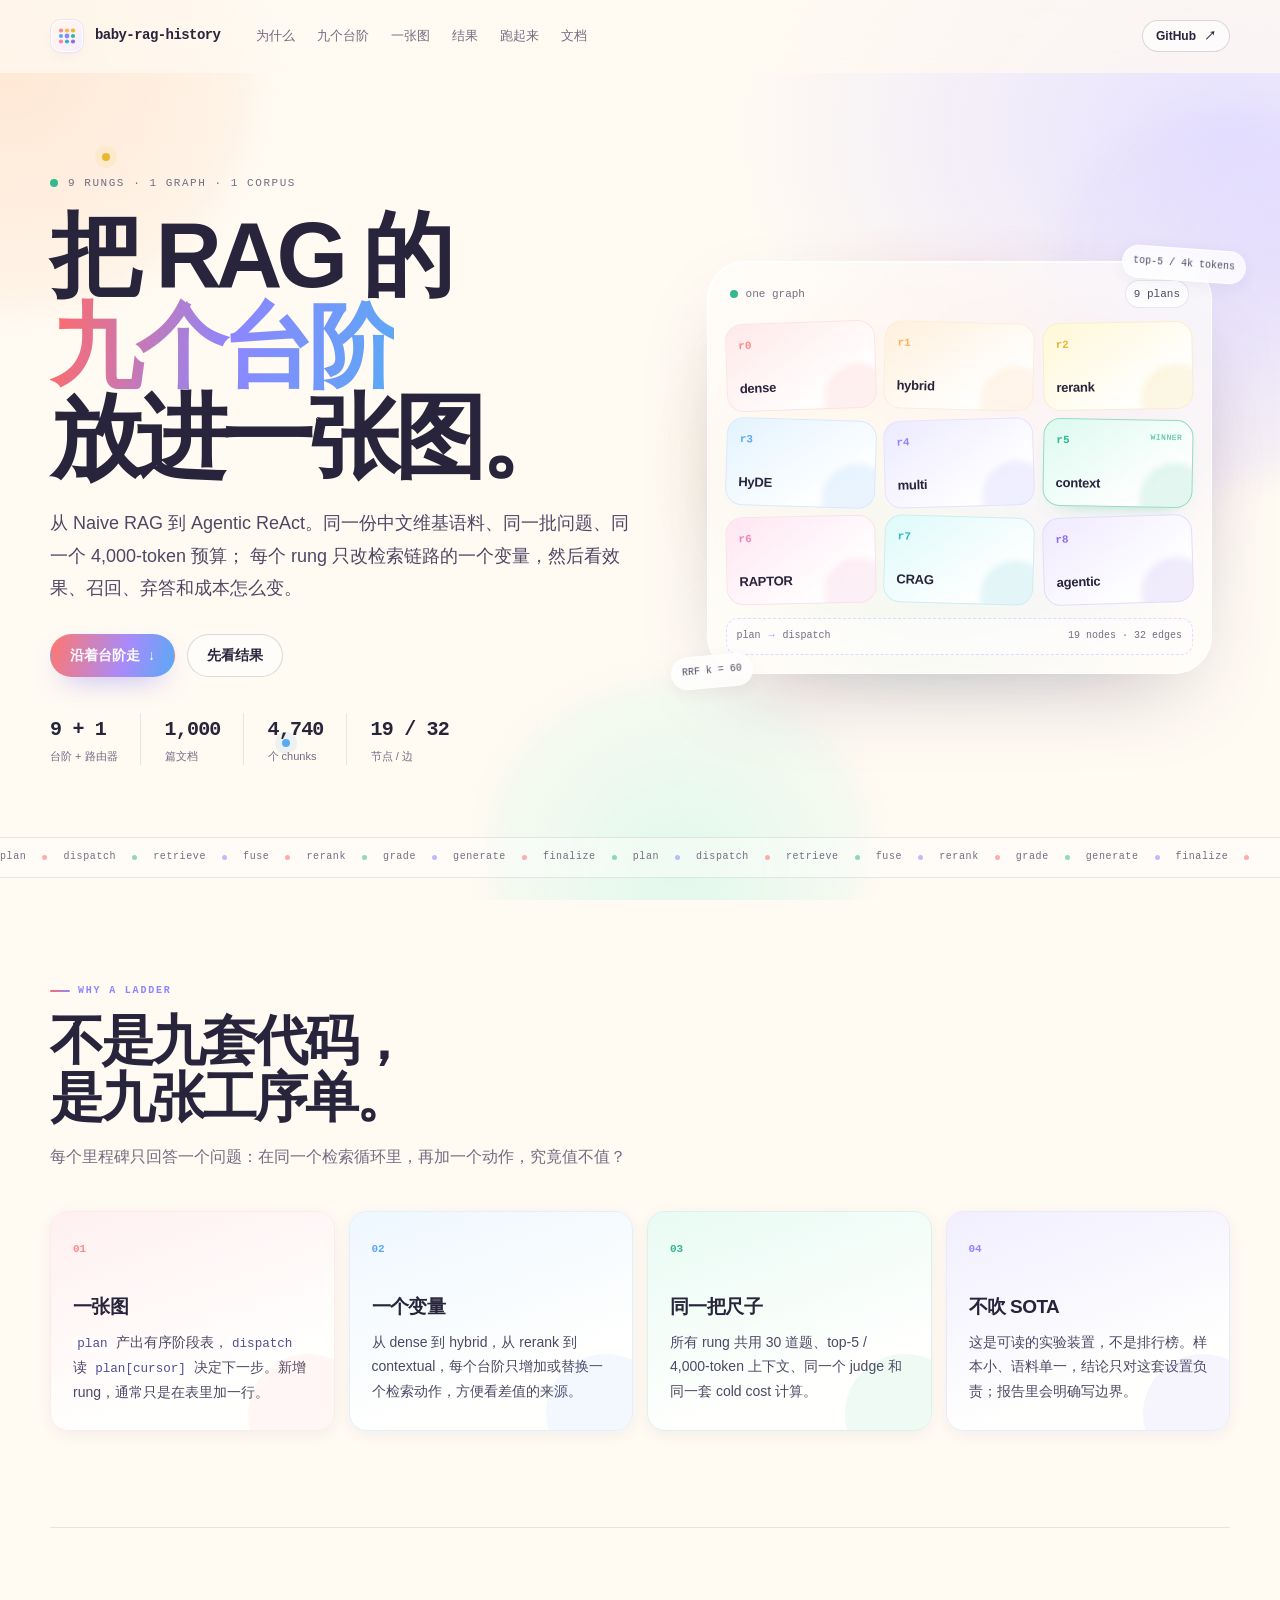
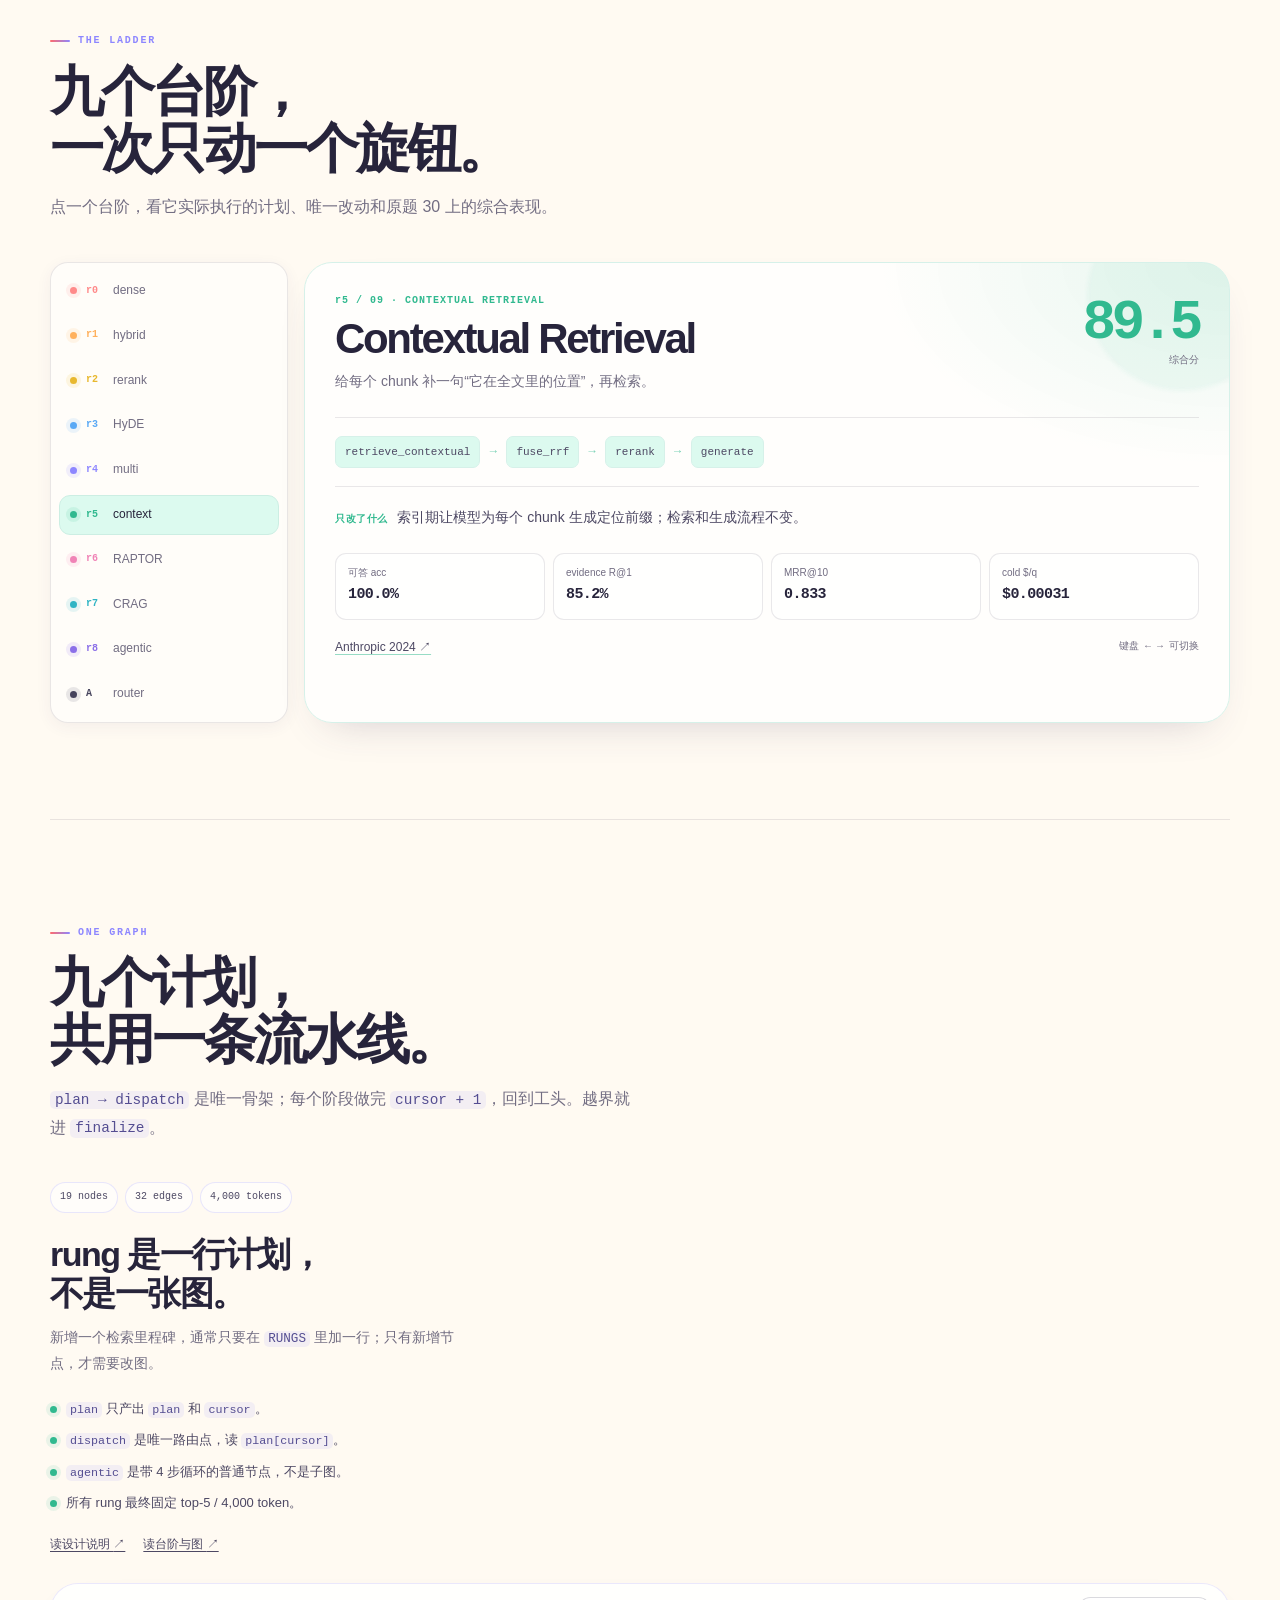
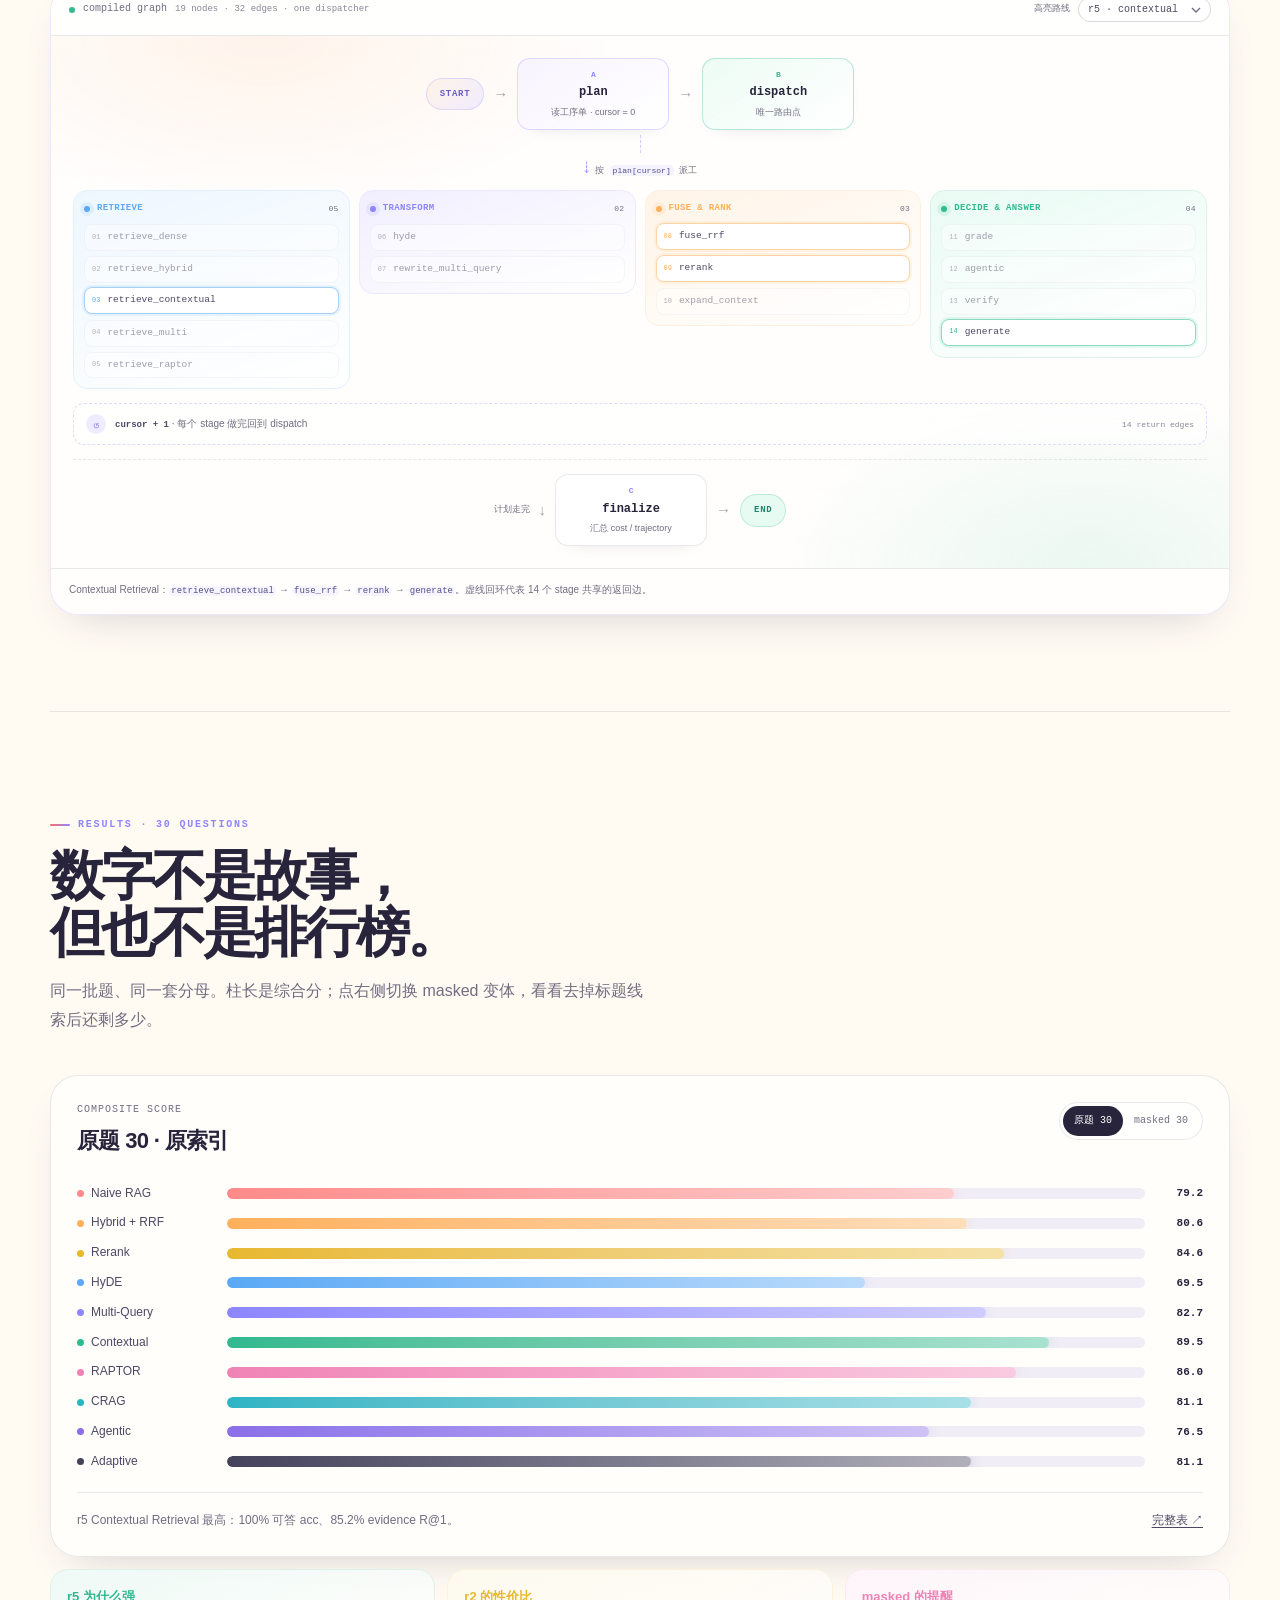
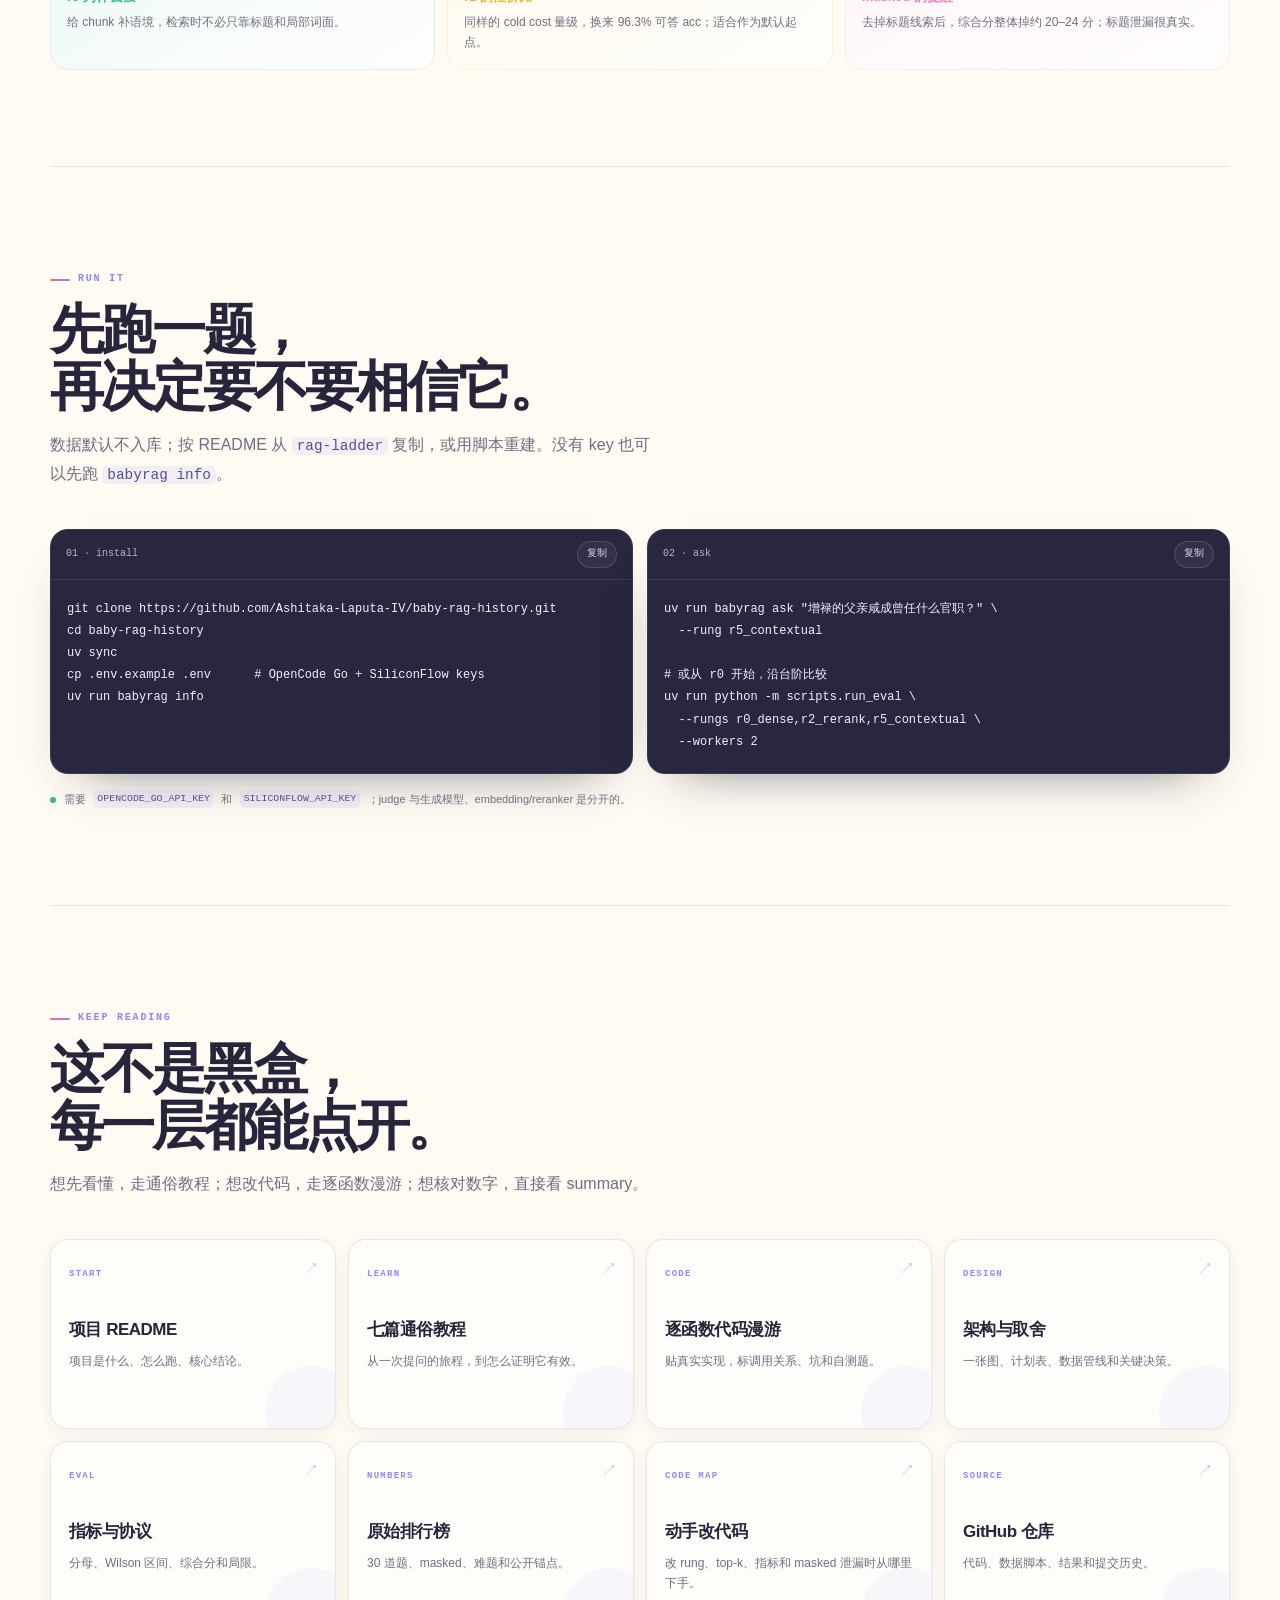
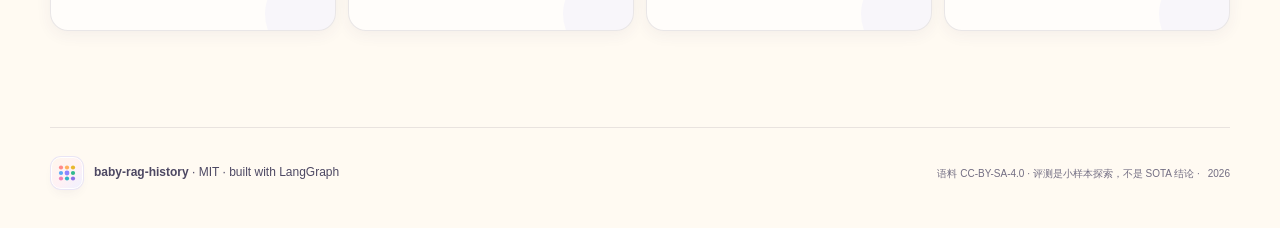
==== commit bffd07e7: "Redraw the site icon and architecture graph in HTML Replace the text `r9` mark with a nine-dot paste" ====
--- a/site/index.html
+++ b/site/index.html
@@ -32,7 +32,7 @@
   <header class="site-header" id="top">
     <nav class="nav shell" aria-label="主导航">
       <a class="brand" href="#top" aria-label="baby-rag-history 首页">
-        <span class="brand-mark" aria-hidden="true"><span>r</span><strong>9</strong></span>
+        <span class="brand-mark" aria-hidden="true"><img src="./assets/favicon.svg" alt=""></span>
         <span class="brand-word">baby-rag-history</span>
       </a>
       <div class="nav-links">
@@ -224,13 +224,110 @@
             <a class="text-link" href="https://github.com/Ashitaka-Laputa-IV/baby-rag-history/blob/main/learn/04-rungs-and-graph.md" target="_blank" rel="noreferrer">读台阶与图 <span aria-hidden="true">↗</span></a>
           </div>
         </div>
-        <figure class="graph-card reveal delay-1">
-          <div class="graph-head"><span><span class="live-dot"></span> compiled graph</span><span>19 nodes · 32 edges</span></div>
-          <a href="./assets/graph.html" target="_blank" rel="noreferrer" aria-label="打开交互版 LangGraph 结构图">
-            <img src="./assets/graph.png" alt="LangGraph 编译结构：19 个节点、32 条边" loading="lazy">
-            <span class="graph-open">打开交互图 <span aria-hidden="true">↗</span></span>
-          </a>
-          <figcaption>由 <code>scripts/render_graph.py</code> 从 <code>build_graph()</code> 直接生成。</figcaption>
+        <figure class="architecture-card reveal delay-1">
+          <div class="diagram-head">
+            <div class="diagram-title">
+              <span class="live-dot"></span>
+              <span>compiled graph</span>
+              <span class="diagram-meta">19 nodes · 32 edges · one dispatcher</span>
+            </div>
+            <label class="graph-picker" for="graphRung">
+              <span>高亮路线</span>
+              <select id="graphRung">
+                <option value="r0_dense">r0 · dense</option>
+                <option value="r1_hybrid">r1 · hybrid</option>
+                <option value="r2_rerank">r2 · rerank</option>
+                <option value="r3_hyde">r3 · HyDE</option>
+                <option value="r4_multiquery">r4 · multi-query</option>
+                <option value="r5_contextual" selected>r5 · contextual</option>
+                <option value="r6_raptor">r6 · RAPTOR</option>
+                <option value="r7_crag">r7 · CRAG</option>
+                <option value="r8_agentic">r8 · agentic</option>
+                <option value="adaptive">A · router</option>
+              </select>
+            </label>
+          </div>
+
+          <div class="flow" id="flow">
+            <div class="flow-top">
+              <span class="terminal-pill">START</span>
+              <span class="flow-arrow" aria-hidden="true">→</span>
+              <div class="flow-node flow-special" data-stage="plan">
+                <span class="node-kicker">A</span>
+                <strong>plan</strong>
+                <small>读工序单 · cursor = 0</small>
+              </div>
+              <span class="flow-arrow" aria-hidden="true">→</span>
+              <div class="flow-node flow-hub" data-stage="dispatch">
+                <span class="node-kicker">B</span>
+                <strong>dispatch</strong>
+                <small>唯一路由点</small>
+              </div>
+            </div>
+
+            <div class="flow-branch">
+              <div class="branch-note"><span aria-hidden="true">⇣</span> 按 <code>plan[cursor]</code> 派工</div>
+              <div class="stage-groups">
+                <div class="stage-group" style="--group:#5aa9f5;--group-soft:#eef7ff">
+                  <div class="group-head"><span class="group-dot"></span><span>retrieve</span><small>05</small></div>
+                  <div class="group-nodes">
+                    <div class="stage-node" data-stage="retrieve_dense"><span>01</span><code>retrieve_dense</code></div>
+                    <div class="stage-node" data-stage="retrieve_hybrid"><span>02</span><code>retrieve_hybrid</code></div>
+                    <div class="stage-node" data-stage="retrieve_contextual"><span>03</span><code>retrieve_contextual</code></div>
+                    <div class="stage-node" data-stage="retrieve_multi"><span>04</span><code>retrieve_multi</code></div>
+                    <div class="stage-node" data-stage="retrieve_raptor"><span>05</span><code>retrieve_raptor</code></div>
+                  </div>
+                </div>
+
+                <div class="stage-group" style="--group:#8d86ff;--group-soft:#f1efff">
+                  <div class="group-head"><span class="group-dot"></span><span>transform</span><small>02</small></div>
+                  <div class="group-nodes">
+                    <div class="stage-node" data-stage="hyde"><span>06</span><code>hyde</code></div>
+                    <div class="stage-node" data-stage="rewrite_multi_query"><span>07</span><code>rewrite_multi_query</code></div>
+                  </div>
+                </div>
+
+                <div class="stage-group" style="--group:#ffb05c;--group-soft:#fff4e7">
+                  <div class="group-head"><span class="group-dot"></span><span>fuse & rank</span><small>03</small></div>
+                  <div class="group-nodes">
+                    <div class="stage-node" data-stage="fuse_rrf"><span>08</span><code>fuse_rrf</code></div>
+                    <div class="stage-node" data-stage="rerank"><span>09</span><code>rerank</code></div>
+                    <div class="stage-node" data-stage="expand_context"><span>10</span><code>expand_context</code></div>
+                  </div>
+                </div>
+
+                <div class="stage-group" style="--group:#31b98f;--group-soft:#e9fbf4">
+                  <div class="group-head"><span class="group-dot"></span><span>decide & answer</span><small>04</small></div>
+                  <div class="group-nodes">
+                    <div class="stage-node" data-stage="grade"><span>11</span><code>grade</code></div>
+                    <div class="stage-node" data-stage="agentic"><span>12</span><code>agentic</code></div>
+                    <div class="stage-node" data-stage="verify"><span>13</span><code>verify</code></div>
+                    <div class="stage-node" data-stage="generate"><span>14</span><code>generate</code></div>
+                  </div>
+                </div>
+              </div>
+            </div>
+
+            <div class="flow-return">
+              <span class="return-icon" aria-hidden="true">↺</span>
+              <span><strong>cursor + 1</strong> · 每个 stage 做完回到 dispatch</span>
+              <span class="return-tag">14 return edges</span>
+            </div>
+
+            <div class="flow-bottom">
+              <span class="bottom-label">计划走完</span>
+              <span class="flow-arrow" aria-hidden="true">↓</span>
+              <div class="flow-node" data-stage="finalize">
+                <span class="node-kicker">C</span>
+                <strong>finalize</strong>
+                <small>汇总 cost / trajectory</small>
+              </div>
+              <span class="flow-arrow" aria-hidden="true">→</span>
+              <span class="terminal-pill terminal-end">END</span>
+            </div>
+          </div>
+
+          <figcaption id="graphCaption">r5 Contextual Retrieval：<code>retrieve_contextual</code> → <code>fuse_rrf</code> → <code>rerank</code> → <code>generate</code>。虚线回环代表 14 个 stage 共享的返回边。</figcaption>
         </figure>
       </div>
     </section>
@@ -307,7 +404,7 @@
         <a class="doc-card reveal" href="https://github.com/Ashitaka-Laputa-IV/baby-rag-history/blob/main/docs/design.md" target="_blank" rel="noreferrer"><span class="doc-tag">DESIGN</span><h3>架构与取舍</h3><p>一张图、计划表、数据管线和关键决策。</p><span class="doc-arrow">↗</span></a>
         <a class="doc-card reveal delay-1" href="https://github.com/Ashitaka-Laputa-IV/baby-rag-history/blob/main/docs/evaluation.md" target="_blank" rel="noreferrer"><span class="doc-tag">EVAL</span><h3>指标与协议</h3><p>分母、Wilson 区间、综合分和局限。</p><span class="doc-arrow">↗</span></a>
         <a class="doc-card reveal delay-2" href="https://github.com/Ashitaka-Laputa-IV/baby-rag-history/blob/main/results/leaderboard.md" target="_blank" rel="noreferrer"><span class="doc-tag">NUMBERS</span><h3>原始排行榜</h3><p>30 道题、masked、难题和公开锚点。</p><span class="doc-arrow">↗</span></a>
-        <a class="doc-card reveal" href="./assets/graph.html" target="_blank" rel="noreferrer"><span class="doc-tag">GRAPH</span><h3>交互版结构图</h3><p>从 <code>build_graph()</code> 生成的 19 节点图。</p><span class="doc-arrow">↗</span></a>
+        <a class="doc-card reveal" href="https://github.com/Ashitaka-Laputa-IV/baby-rag-history/blob/feat/rag-ladder/learn/07-change-the-code.md" target="_blank" rel="noreferrer"><span class="doc-tag">CODE MAP</span><h3>动手改代码</h3><p>改 rung、top-k、指标和 masked 泄漏时从哪里下手。</p><span class="doc-arrow">↗</span></a>
         <a class="doc-card reveal delay-1" href="https://github.com/Ashitaka-Laputa-IV/baby-rag-history" target="_blank" rel="noreferrer"><span class="doc-tag">SOURCE</span><h3>GitHub 仓库</h3><p>代码、数据脚本、结果和提交历史。</p><span class="doc-arrow">↗</span></a>
       </div>
     </section>
@@ -315,7 +412,7 @@
 
   <footer class="footer shell">
     <div class="footer-main">
-      <span class="brand-mark" aria-hidden="true"><span>r</span><strong>9</strong></span>
+      <span class="brand-mark" aria-hidden="true"><img src="./assets/favicon.svg" alt=""></span>
       <p><strong>baby-rag-history</strong> · MIT · built with LangGraph</p>
     </div>
     <p class="fineprint">语料 CC-BY-SA-4.0 · 评测是小样本探索，不是 SOTA 结论 · <span id="year">2026</span></p>
--- a/site/styles.css
+++ b/site/styles.css
@@ -270,23 +270,21 @@
 
 .brand-mark {
   display: inline-grid;
-  grid-template-columns: auto auto;
   place-items: center;
-  align-items: baseline;
+  flex: 0 0 auto;
   width: 34px;
   height: 34px;
-  border: 1px solid rgba(141, 134, 255, 0.34);
+  overflow: hidden;
+  border: 1px solid rgba(141, 134, 255, 0.18);
   border-radius: 11px;
-  background: linear-gradient(135deg, #fff0e0, #f0dcff);
-  color: var(--ink);
-  font-family: var(--mono);
-  font-size: 13px;
-  box-shadow: inset 0 1px 0 rgba(255, 255, 255, 0.8);
-}
-
-.brand-mark strong {
-  color: var(--coral);
-  font-size: 14px;
+  background: #fffaf2;
+  box-shadow: 0 6px 16px -12px rgba(67, 55, 98, 0.45);
+}
+
+.brand-mark img {
+  width: 100%;
+  height: 100%;
+  display: block;
 }
 
 .brand-word {
@@ -1176,83 +1174,374 @@
   gap: 18px;
 }
 
-.graph-card {
+.architecture-card {
   position: relative;
-  padding: 10px;
   margin: 0;
+  overflow: hidden;
   border: 1px solid rgba(141, 134, 255, 0.18);
   border-radius: var(--radius-lg);
-  background: rgba(255, 255, 255, 0.72);
+  background: rgba(255, 255, 255, 0.66);
   box-shadow: var(--shadow-md);
 }
 
-.graph-head {
+.diagram-head {
   display: flex;
   align-items: center;
   justify-content: space-between;
-  gap: 12px;
-  padding: 7px 6px 12px;
+  gap: 16px;
+  padding: 13px 18px;
+  border-bottom: 1px solid var(--line);
+  background: rgba(255, 255, 255, 0.55);
+}
+
+.diagram-title {
+  display: flex;
+  flex-wrap: wrap;
+  align-items: center;
+  gap: 8px;
   color: var(--muted);
   font-family: var(--mono);
   font-size: 10px;
 }
 
-.graph-head span:first-child {
-  display: inline-flex;
-  align-items: center;
-  gap: 7px;
-}
-
-.graph-head .live-dot {
+.diagram-title .live-dot {
   width: 6px;
   height: 6px;
 }
 
-.graph-card > a {
+.diagram-meta {
+  color: var(--dim, #8a8498);
+  font-size: 9px;
+}
+
+.graph-picker {
+  display: inline-flex;
+  flex: 0 0 auto;
+  align-items: center;
+  gap: 8px;
+  color: var(--muted);
+  font-family: var(--mono);
+  font-size: 9px;
+}
+
+.graph-picker select {
+  padding: 6px 25px 6px 9px;
+  border: 1px solid var(--line-strong);
+  border-radius: 999px;
+  outline: none;
+  background: rgba(255, 255, 255, 0.8)
+    url("data:image/svg+xml,%3Csvg xmlns='http://www.w3.org/2000/svg' width='10' height='6'%3E%3Cpath d='M1 1l4 4 4-4' fill='none' stroke='%23726d82' stroke-width='1.4'/%3E%3C/svg%3E")
+    no-repeat right 9px center;
+  color: var(--ink-soft);
+  font-family: var(--mono);
+  font-size: 10px;
+  cursor: pointer;
+  appearance: none;
+}
+
+.graph-picker select:focus-visible {
+  border-color: var(--lilac);
+}
+
+.flow {
   position: relative;
+  padding: 22px;
+  overflow: hidden;
+  background:
+    radial-gradient(520px 260px at 18% 0%, rgba(255, 218, 195, 0.32), transparent 68%),
+    radial-gradient(460px 260px at 88% 100%, rgba(205, 239, 226, 0.4), transparent 68%),
+    linear-gradient(rgba(255, 255, 255, 0.45), rgba(255, 255, 255, 0.2));
+}
+
+.flow::before {
+  content: "";
+  position: absolute;
+  inset: 0;
+  z-index: 0;
+  pointer-events: none;
+  background-image: radial-gradient(rgba(141, 134, 255, 0.16) 0.7px, transparent 0.7px);
+  background-size: 18px 18px;
+  mask-image: linear-gradient(to bottom, rgba(0, 0, 0, 0.65), transparent 86%);
+}
+
+.flow > * {
+  position: relative;
+  z-index: 1;
+}
+
+.flow-top,
+.flow-bottom {
+  display: flex;
+  flex-wrap: wrap;
+  align-items: center;
+  justify-content: center;
+  gap: 9px;
+}
+
+.terminal-pill {
+  display: inline-flex;
+  align-items: center;
+  padding: 8px 13px;
+  border: 1px solid rgba(141, 134, 255, 0.24);
+  border-radius: 999px;
+  background: linear-gradient(135deg, #fff3e8, #f0ecff);
+  color: #6b5ec7;
+  font-family: var(--mono);
+  font-size: 9px;
+  font-weight: 700;
+  letter-spacing: 0.08em;
+}
+
+.terminal-end {
+  border-color: rgba(49, 185, 143, 0.24);
+  background: #e8fbf3;
+  color: #21866c;
+}
+
+.flow-arrow {
+  color: var(--muted);
+  font-size: 15px;
+  opacity: 0.65;
+}
+
+.flow-node {
+  min-width: 152px;
+  padding: 9px 12px;
+  border: 1px solid var(--line);
+  border-radius: 13px;
+  background: rgba(255, 255, 255, 0.86);
+  box-shadow: 0 8px 20px -18px rgba(67, 55, 98, 0.4);
+  text-align: center;
+}
+
+.flow-special {
+  border-color: rgba(141, 134, 255, 0.28);
+  background: linear-gradient(145deg, #f8f4ff, rgba(255, 255, 255, 0.86));
+}
+
+.flow-hub {
+  border-color: rgba(49, 185, 143, 0.32);
+  background: linear-gradient(145deg, #edfcf5, rgba(255, 255, 255, 0.9));
+}
+
+.node-kicker {
   display: block;
-  overflow: hidden;
-  border: 1px solid var(--line);
-  border-radius: 18px;
+  margin-bottom: 2px;
+  color: var(--lilac);
+  font-family: var(--mono);
+  font-size: 8px;
+  font-weight: 700;
+}
+
+.flow-hub .node-kicker {
+  color: var(--mint);
+}
+
+.flow-node strong,
+.flow-node small {
+  display: block;
+}
+
+.flow-node strong {
+  color: var(--ink);
+  font-family: var(--mono);
+  font-size: 12px;
+  font-weight: 700;
+}
+
+.flow-node small {
+  margin-top: 2px;
+  color: var(--muted);
+  font-size: 9px;
+}
+
+.flow-branch {
+  position: relative;
+  padding-top: 24px;
+  margin-top: 5px;
+}
+
+.flow-branch::before {
+  content: "";
+  position: absolute;
+  top: 0;
+  left: 50%;
+  height: 18px;
+  border-left: 1px dashed rgba(141, 134, 255, 0.42);
+}
+
+.branch-note {
+  margin-bottom: 10px;
+  color: var(--muted);
+  font-family: var(--mono);
+  font-size: 9px;
+  text-align: center;
+}
+
+.branch-note span {
+  color: var(--lilac);
+  font-size: 13px;
+}
+
+.stage-groups {
+  display: grid;
+  grid-template-columns: repeat(4, minmax(0, 1fr));
+  gap: 9px;
+  align-items: start;
+}
+
+.stage-group {
+  min-width: 0;
+  padding: 10px;
+  border: 1px solid color-mix(in srgb, var(--group) 18%, white);
+  border-radius: 14px;
+  background: linear-gradient(160deg, var(--group-soft), rgba(255, 255, 255, 0.72));
+}
+
+.group-head {
+  display: flex;
+  align-items: center;
+  gap: 7px;
+  margin-bottom: 8px;
+  color: var(--group);
+  font-family: var(--mono);
+  font-size: 9px;
+  font-weight: 700;
+  letter-spacing: 0.04em;
+  text-transform: uppercase;
+}
+
+.group-dot {
+  width: 6px;
+  height: 6px;
+  border-radius: 50%;
+  background: var(--group);
+  box-shadow: 0 0 0 4px color-mix(in srgb, var(--group) 12%, transparent);
+}
+
+.group-head small {
+  margin-left: auto;
+  color: var(--muted);
+  font-size: 8px;
+  font-weight: 400;
+}
+
+.group-nodes {
+  display: grid;
+  gap: 5px;
+}
+
+.stage-node {
+  display: flex;
+  min-width: 0;
+  align-items: center;
+  gap: 7px;
+  padding: 6px 7px;
+  border: 1px solid rgba(39, 36, 59, 0.07);
+  border-radius: 8px;
+  background: rgba(255, 255, 255, 0.76);
+  transition: opacity 0.2s ease, transform 0.2s ease, border-color 0.2s ease,
+    background 0.2s ease, box-shadow 0.2s ease;
+}
+
+.stage-node span {
+  flex: 0 0 auto;
+  color: var(--muted);
+  font-family: var(--mono);
+  font-size: 7px;
+}
+
+.stage-node code {
+  min-width: 0;
+  padding: 0;
+  overflow-wrap: anywhere;
+  background: none;
+  color: var(--ink-soft);
+  font-family: var(--mono);
+  font-size: 9.5px;
+  line-height: 1.35;
+}
+
+.flow.has-focus .stage-node:not(.is-route) {
+  opacity: 0.52;
+  filter: saturate(0.8);
+}
+
+.stage-node.is-route {
+  border-color: color-mix(in srgb, var(--group) 56%, white);
   background: #fff;
-}
-
-.graph-card img {
-  width: 100%;
-  height: auto;
-  transition: transform 0.35s ease;
-}
-
-.graph-card > a:hover img {
-  transform: scale(1.012);
-}
-
-.graph-open {
-  position: absolute;
-  right: 10px;
-  bottom: 10px;
-  padding: 7px 10px;
-  border: 1px solid rgba(255, 255, 255, 0.7);
-  border-radius: 999px;
-  background: rgba(39, 36, 59, 0.82);
-  color: #fff;
-  font-family: var(--mono);
+  box-shadow: 0 0 0 2px color-mix(in srgb, var(--group) 12%, transparent),
+    0 8px 18px -16px color-mix(in srgb, var(--group) 70%, transparent);
+  transform: translateY(-1px);
+}
+
+.stage-node.is-route span {
+  color: var(--group);
+}
+
+.flow-return {
+  display: flex;
+  flex-wrap: wrap;
+  align-items: center;
+  gap: 9px;
+  padding: 10px 12px;
+  margin-top: 14px;
+  border: 1px dashed rgba(141, 134, 255, 0.3);
+  border-radius: 11px;
+  background: rgba(255, 255, 255, 0.52);
+  color: var(--muted);
   font-size: 10px;
-  opacity: 0;
-  transform: translateY(4px);
-  transition: opacity 0.2s ease, transform 0.2s ease;
-  backdrop-filter: blur(8px);
-}
-
-.graph-card > a:hover .graph-open {
-  opacity: 1;
-  transform: translateY(0);
-}
-
-.graph-card figcaption {
-  padding: 10px 6px 3px;
+}
+
+.flow-return strong {
+  color: var(--ink-soft);
+  font-family: var(--mono);
+  font-size: 9px;
+}
+
+.return-icon {
+  display: grid;
+  place-items: center;
+  width: 20px;
+  height: 20px;
+  border-radius: 50%;
+  background: #f0ecff;
+  color: var(--lilac);
+  font-size: 13px;
+}
+
+.return-tag {
+  margin-left: auto;
+  color: var(--dim, #8a8498);
+  font-family: var(--mono);
+  font-size: 8px;
+}
+
+.flow-bottom {
+  padding-top: 14px;
+  margin-top: 14px;
+  border-top: 1px dashed var(--line);
+}
+
+.bottom-label {
+  color: var(--muted);
+  font-family: var(--mono);
+  font-size: 9px;
+}
+
+.architecture-card figcaption {
+  padding: 12px 18px 15px;
+  border-top: 1px solid var(--line);
+  background: rgba(255, 255, 255, 0.5);
   color: var(--muted);
   font-size: 10px;
+  line-height: 1.7;
+}
+
+.architecture-card figcaption code {
+  padding: 0.03em 0.25em;
+  background: rgba(141, 134, 255, 0.08);
+  font-size: 0.9em;
 }
 
 /* Results */
@@ -1747,6 +2036,10 @@
     align-items: flex-start;
     flex-direction: column;
   }
+
+  .stage-groups {
+    grid-template-columns: repeat(2, minmax(0, 1fr));
+  }
 }
 
 @media (max-width: 680px) {
@@ -1818,6 +2111,59 @@
 
   .rung-panel {
     padding: 20px;
+  }
+
+  .diagram-head {
+    align-items: flex-start;
+    flex-direction: column;
+    gap: 10px;
+    padding: 13px 14px;
+  }
+
+  .graph-picker {
+    width: 100%;
+    justify-content: space-between;
+  }
+
+  .graph-picker select {
+    flex: 1;
+    max-width: 240px;
+  }
+
+  .flow {
+    padding: 16px 12px;
+  }
+
+  .flow-top {
+    grid-template-columns: 1fr;
+    justify-items: center;
+    gap: 7px;
+  }
+
+  .flow-top {
+    display: grid;
+  }
+
+  .flow-top .flow-arrow {
+    display: none;
+  }
+
+  .flow-node {
+    width: min(100%, 280px);
+    min-width: 0;
+  }
+
+  .flow-branch {
+    padding-top: 20px;
+  }
+
+  .return-tag {
+    width: 100%;
+    margin-left: 0;
+  }
+
+  .architecture-card figcaption {
+    padding: 11px 14px 14px;
   }
 
   .panel-top {
